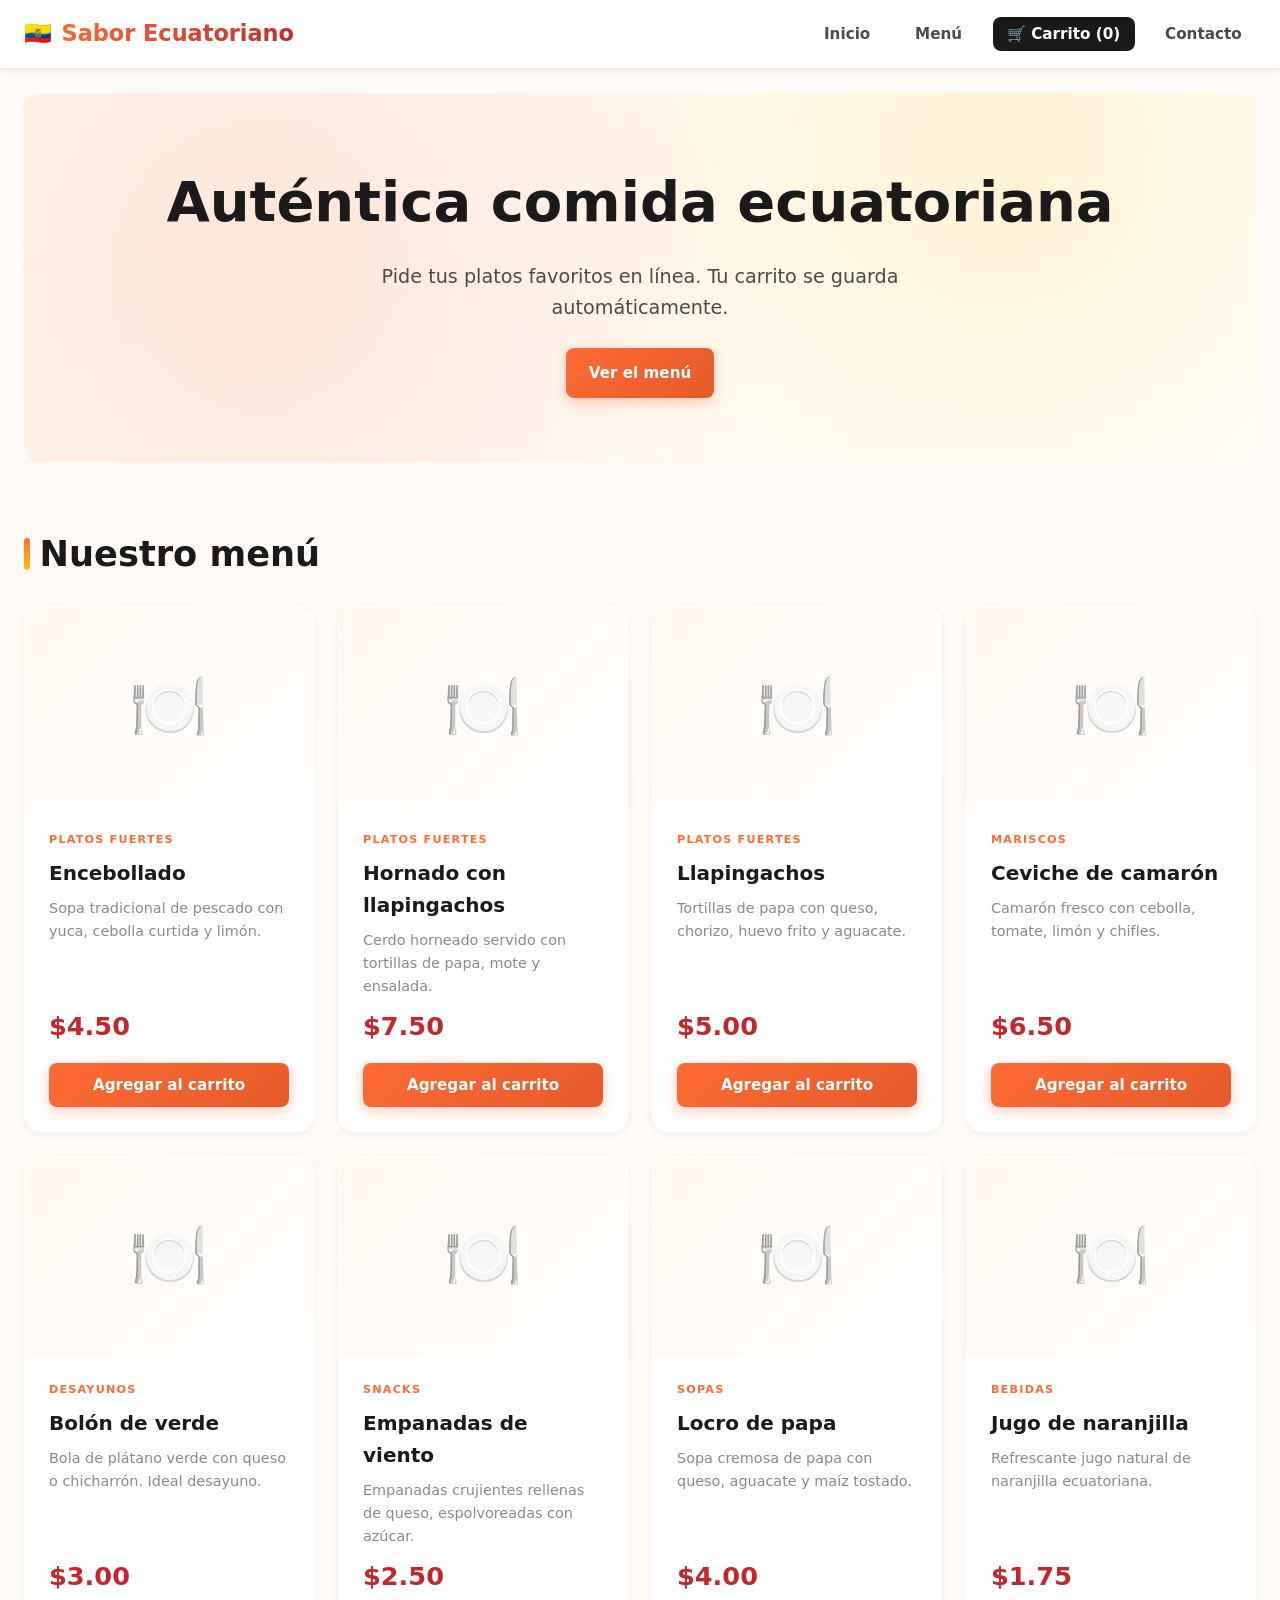
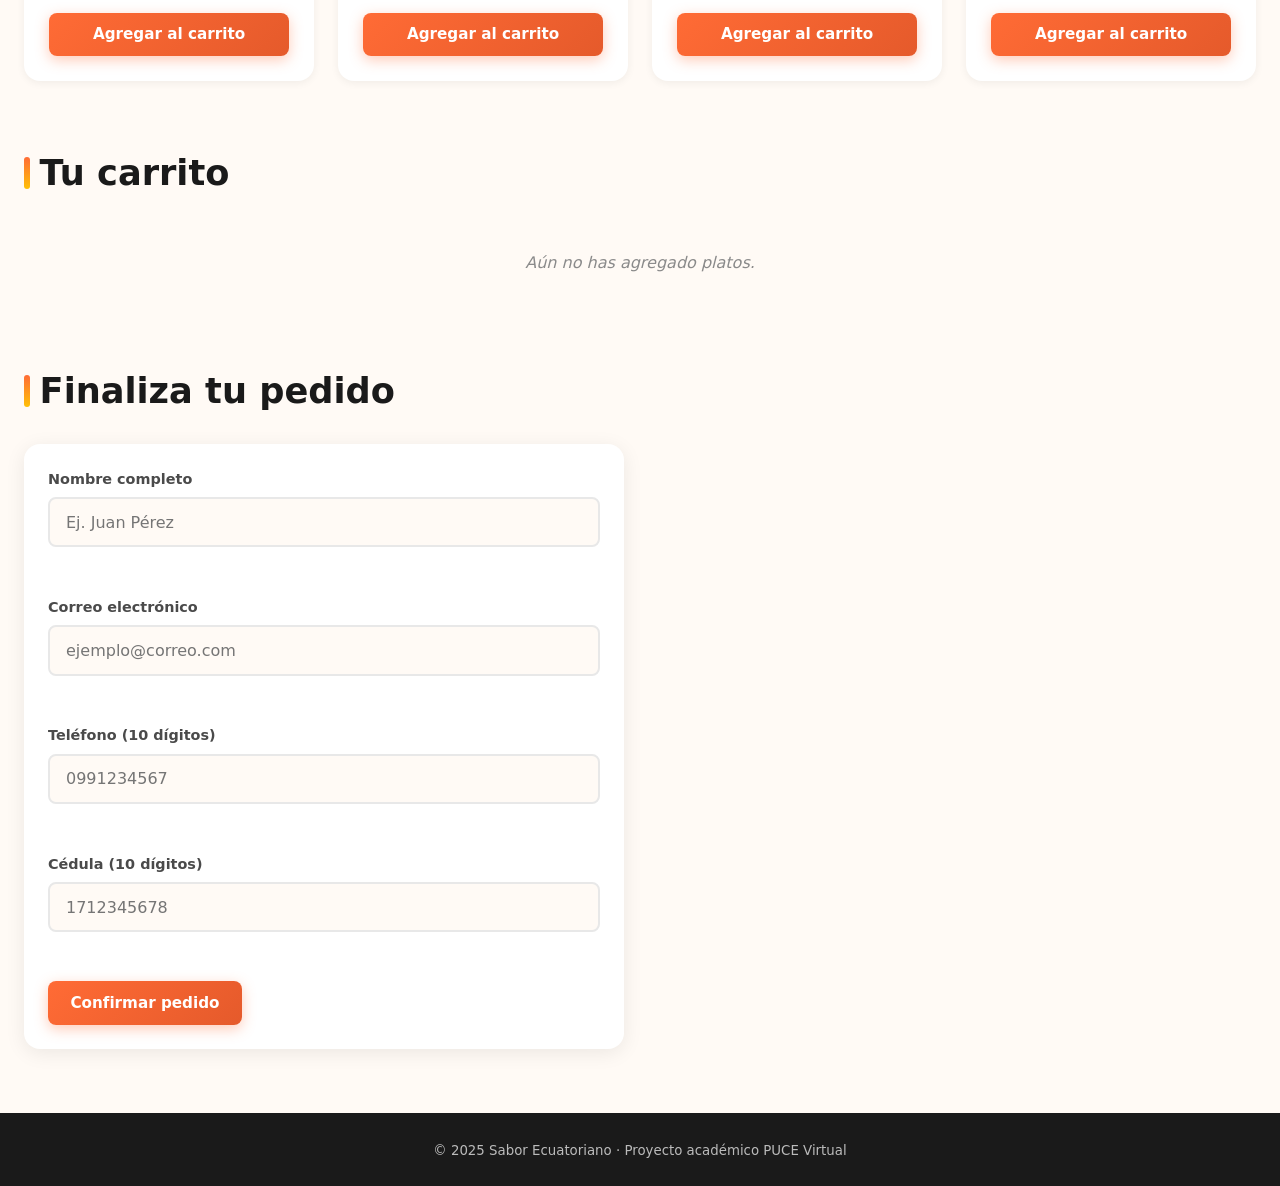
==== DP_saborEcuatoriano/index.html @ 41295204 "Add files via upload" ====
<!doctype html>
<html lang="es">
<head>
  <meta charset="utf-8" />
  <meta name="viewport" content="width=device-width, initial-scale=1" />
  <meta name="theme-color" content="#c1272d" />
  <meta name="description" content="Sabor Ecuatoriano - Auténtica comida del Ecuador" />
  <title>Sabor Ecuatoriano</title>
  <link rel="manifest" href="./manifest.webmanifest" />
  <link rel="stylesheet" href="./assets/styles.css" />
</head>
<body>

  <!-- HEADER semántico (HTML5) -->
  <header class="cabecera" role="banner">
    <div class="contenedor cabecera-inner">
      <a href="#inicio" class="marca">
        <span aria-hidden="true">🇪🇨</span>
        <span class="marca-texto">Sabor Ecuatoriano</span>
      </a>

      <nav role="navigation" aria-label="Navegación principal">
        <ul class="nav-lista">
          <li><a href="#inicio">Inicio</a></li>
          <li><a href="#catalogo">Menú</a></li>
          <li><a href="#carrito" class="nav-carrito">
            🛒 Carrito (<span id="contador-carrito">0</span>)
          </a></li>
            <li><a href="#contacto">Contacto</a></li>
        </ul>
      </nav>
    </div>
  </header>

  <main class="contenedor" role="main">

    <!-- HERO -->
    <section id="inicio" class="hero" aria-labelledby="hero-titulo">
      <h1 id="hero-titulo">Auténtica comida ecuatoriana</h1>
      <p>Pide tus platos favoritos en línea. Tu carrito se guarda automáticamente.</p>
      <a href="#catalogo" class="btn btn-primario">Ver el menú</a>
    </section>

    <!-- CATÁLOGO -->
    <section id="catalogo" aria-labelledby="catalogo-titulo">
      <h2 id="catalogo-titulo">Nuestro menú</h2>

      <!-- aria-busy=true durante la carga (Sem 5 sec 5.4) -->
      <div id="estado-catalogo" class="estado" aria-live="polite" aria-busy="true">
        Cargando platos...
      </div>

      <!-- Grid de productos (CSS Grid - Sem 3 sec 3.2) -->
      <ul id="lista-productos" class="grid-tarjetas" aria-label="Lista de platos"></ul>
    </section>

    <!-- CARRITO -->
    <section id="carrito" aria-labelledby="carrito-titulo">
      <h2 id="carrito-titulo">Tu carrito</h2>

      <div id="contenido-carrito" aria-live="polite">
        <p class="texto-vacio">Aún no has agregado platos.</p>
      </div>

      <div id="resumen-carrito" class="resumen" hidden>
        <p>Subtotal: <strong>$<span id="subtotal">0.00</span></strong></p>
        <p>IVA (15%): <strong>$<span id="iva">0.00</span></strong></p>
        <p class="total">Total: <strong>$<span id="total">0.00</span></strong></p>
        <button type="button" class="btn btn-secundario" id="btn-vaciar">
          Vaciar carrito
        </button>
      </div>

      <p class="info-pequeno" id="info-actualizacion"></p>
    </section>

    <!-- FORMULARIO -->
    <section id="contacto" aria-labelledby="contacto-titulo">
      <h2 id="contacto-titulo">Finaliza tu pedido</h2>

        <form id="formulario" novalidate>
        <div class="campo">
            <label for="nombre">Nombre completo</label>
            <input id="nombre" name="nombre" type="text"
                placeholder="Ej. Juan Pérez"
                required aria-required="true"
                aria-describedby="error-nombre" autocomplete="name"
                minlength="3" maxlength="50" />
            <small class="error" id="error-nombre" aria-live="polite"></small>
        </div>

        <div class="campo">
            <label for="email">Correo electrónico</label>
            <input id="email" name="email" type="email"
                placeholder="ejemplo@correo.com"
                required aria-required="true"
                aria-describedby="error-email" autocomplete="email" />
            <small class="error" id="error-email" aria-live="polite"></small>
        </div>

        <div class="campo">
            <label for="telefono">Teléfono (10 dígitos)</label>
            <input id="telefono" name="telefono" type="tel"
                placeholder="0991234567"
                required aria-required="true"
                aria-describedby="error-telefono"
                inputmode="numeric" maxlength="10" autocomplete="tel"
                pattern="\d{10}" />
            <small class="error" id="error-telefono" aria-live="polite"></small>
        </div>

        <div class="campo">
            <label for="cedula">Cédula (10 dígitos)</label>
            <input id="cedula" name="cedula" type="text"
                placeholder="1712345678"
                required aria-required="true"
                aria-describedby="error-cedula"
                inputmode="numeric" maxlength="10"
                pattern="\d{10}" />
            <small class="error" id="error-cedula" aria-live="polite"></small>
        </div>

        <button type="submit" class="btn btn-primario">Confirmar pedido</button>

        <div id="resultado-formulario" class="resultado" aria-live="polite"></div>
        </form>
    </section>

  </main>

  <!-- FOOTER -->
  <footer class="pie" role="contentinfo">
    <div class="contenedor">
      <small>© 2025 Sabor Ecuatoriano · Proyecto académico PUCE Virtual</small>
    </div>
  </footer>

  <!-- jQuery por CDN (URL exacta del PDF Sem 6) -->
  <script src="https://code.jquery.com/jquery-3.6.0.min.js"></script>

  <!-- Modelo, Vista, Controlador (orden importa) -->
  <script src="./model/repo.js"></script>
  <script src="./model/carrito.js"></script>
  <script src="./model/validacion.js"></script>
  <script src="./view/vista.js"></script>
  <script src="./controller/app.js"></script>
</body>
</html>
---- DP_saborEcuatoriano/assets/styles.css ----
/* =========================================
   SABOR ECUATORIANO - Estilos completos
   Ref: Semana 3 (Box model, Flexbox, Grid, Media Queries)
   ========================================= */

/* ---------- TOKENS (Variables CSS - Sem 3 sec 3.1) ---------- */
:root {
  --naranja: #ff6b35;
  --naranja-osc: #e55a2b;
  --amarillo: #ffc107;
  --rojo: #c1272d;
  --crema: #fff8f0;
  --negro: #1a1a1a;
  --gris-1: #4a4a4a;
  --gris-2: #8a8a8a;
  --gris-3: #e8e8e8;
  --bg: #fffaf5;
  --card: #ffffff;
  --ok: #16a34a;
  --err: #dc2626;

  --space-1: .5rem;
  --space-2: 1rem;
  --space-3: 1.5rem;
  --space-4: 2.5rem;
  --space-5: 4rem;

  --radius-sm: .5rem;
  --radius: 1rem;

  --shadow-sm: 0 2px 8px rgba(0, 0, 0, .06);
  --shadow: 0 4px 20px rgba(0, 0, 0, .08);
  --shadow-lg: 0 12px 40px rgba(255, 107, 53, .15);

  --font-display: "Poppins", system-ui, sans-serif;
  --font-body: system-ui, -apple-system, "Segoe UI", Roboto, sans-serif;
}

@import url("https://fonts.googleapis.com/css2?family=Poppins:wght@400;600;700;800&display=swap");

/* ---------- RESET (Box model: Sem 3 sec 3.2) ---------- */
* { box-sizing: border-box; margin: 0; padding: 0; }

html { font-size: 100%; scroll-behavior: smooth; }

body {
  font-family: var(--font-body);
  line-height: 1.6;
  color: var(--negro);
  background: var(--bg);
  min-height: 100vh;
  -webkit-font-smoothing: antialiased;
}

img { max-width: 100%; display: block; }

/* Foco visible (accesibilidad - Sem 5 sec 5.4) */
:focus-visible {
  outline: 3px solid var(--naranja);
  outline-offset: 3px;
  border-radius: 6px;
}

/* ---------- LAYOUT ---------- */
.contenedor {
  max-width: 1280px;
  margin-inline: auto;
  padding-inline: var(--space-3);
}

/* ---------- HEADER (Flexbox - Sem 3 sec 3.2) ---------- */
.cabecera {
  background: white;
  border-bottom: 1px solid var(--gris-3);
  position: sticky;
  top: 0;
  z-index: 100;
  box-shadow: var(--shadow-sm);
}

.cabecera-inner {
  display: flex;
  justify-content: space-between;
  align-items: center;
  padding-block: var(--space-2);
  flex-wrap: wrap;
  gap: var(--space-2);
}

.marca {
  display: flex;
  align-items: center;
  gap: .6rem;
  text-decoration: none;
  font-family: var(--font-display);
  font-weight: 800;
  font-size: 1.4rem;
  color: var(--negro);
}

.marca-texto {
  background: linear-gradient(135deg, var(--naranja), var(--rojo));
  -webkit-background-clip: text;
  background-clip: text;
  color: transparent;
}

.nav-lista {
  list-style: none;
  display: flex;
  gap: var(--space-2);
  align-items: center;
  flex-wrap: wrap;
}

.nav-lista a {
  color: var(--gris-1);
  text-decoration: none;
  font-weight: 600;
  font-size: .95rem;
  padding: .5rem .9rem;
  border-radius: var(--radius-sm);
  transition: all .2s;
}

.nav-lista a:hover {
  background: var(--crema);
  color: var(--naranja);
}

.nav-carrito {
  background: var(--negro);
  color: white !important;
}

.nav-carrito:hover {
  background: var(--naranja) !important;
  color: white !important;
}

/* ---------- HERO ---------- */
.hero {
  background:
    radial-gradient(circle at 20% 50%, rgba(255, 107, 53, .15) 0%, transparent 50%),
    radial-gradient(circle at 80% 20%, rgba(255, 193, 7, .15) 0%, transparent 50%),
    linear-gradient(135deg, var(--crema) 0%, #fff 100%);
  padding: var(--space-5) var(--space-3);
  border-radius: var(--radius);
  margin-block: var(--space-3);
  text-align: center;
}

.hero h1 {
  font-family: var(--font-display);
  font-size: clamp(2rem, 5vw, 3.5rem);
  font-weight: 800;
  margin-bottom: var(--space-2);
}

.hero p {
  font-size: clamp(1rem, 2vw, 1.2rem);
  color: var(--gris-1);
  max-width: 600px;
  margin-inline: auto;
  margin-bottom: var(--space-3);
}

a.btn { text-decoration: none; }

/* ---------- SECCIONES ---------- */
section { margin-block: var(--space-5); }

section h2 {
  font-family: var(--font-display);
  font-size: clamp(1.6rem, 3vw, 2.2rem);
  font-weight: 800;
  margin-bottom: var(--space-3);
  display: flex;
  align-items: center;
  gap: .6rem;
}

section h2::before {
  content: "";
  width: 6px;
  height: 32px;
  background: linear-gradient(180deg, var(--naranja), var(--amarillo));
  border-radius: 3px;
}

/* ---------- TARJETAS (CSS Grid - Sem 3 sec 3.2) ---------- */
.grid-tarjetas {
  list-style: none;
  display: grid;
  grid-template-columns: repeat(auto-fill, minmax(280px, 1fr));
  gap: var(--space-3);
}

.tarjeta {
  background: var(--card);
  border-radius: var(--radius);
  overflow: hidden;
  display: flex;
  flex-direction: column;
  box-shadow: var(--shadow-sm);
  transition: transform .25s, box-shadow .25s;
  border: 1px solid transparent;
}

.tarjeta:hover {
  transform: translateY(-6px);
  box-shadow: var(--shadow-lg);
  border-color: var(--naranja);
}

.tarjeta-img-wrap {
  width: 100%;
  height: 200px;
  overflow: hidden;
  background: linear-gradient(135deg, var(--crema), #fff);
}

.tarjeta-img {
  width: 100%;
  height: 100%;
  object-fit: cover;
  transition: transform .4s;
}

.tarjeta:hover .tarjeta-img { transform: scale(1.08); }

.tarjeta-img-placeholder {
  width: 100%;
  height: 100%;
  display: flex;
  align-items: center;
  justify-content: center;
  font-size: 4rem;
}

.tarjeta-body {
  padding: var(--space-3);
  display: flex;
  flex-direction: column;
  gap: .5rem;
  flex: 1;
}

.tarjeta-categoria {
  font-size: .7rem;
  text-transform: uppercase;
  letter-spacing: 1.2px;
  color: var(--naranja);
  font-weight: 700;
}

.tarjeta-titulo {
  font-family: var(--font-display);
  font-size: 1.25rem;
  font-weight: 700;
}

.tarjeta-desc {
  color: var(--gris-2);
  font-size: .9rem;
  flex: 1;
}

.tarjeta-precio {
  font-family: var(--font-display);
  font-size: 1.6rem;
  font-weight: 800;
  color: var(--rojo);
}

.tarjeta .btn { margin-top: .5rem; width: 100%; }

/* ---------- BOTONES ---------- */
.btn {
  border: 0;
  padding: .8rem 1.4rem;
  border-radius: var(--radius-sm);
  cursor: pointer;
  font-family: var(--font-display);
  font-weight: 700;
  font-size: .95rem;
  transition: all .2s;
  display: inline-flex;
  align-items: center;
  justify-content: center;
  gap: .5rem;
}

.btn-primario {
  background: linear-gradient(135deg, var(--naranja), var(--naranja-osc));
  color: white;
  box-shadow: 0 4px 14px rgba(255, 107, 53, .35);
}

.btn-primario:hover {
  transform: translateY(-2px);
  box-shadow: 0 6px 20px rgba(255, 107, 53, .5);
}

.btn-secundario {
  background: var(--gris-1);
  color: white;
}

.btn-icono {
  background: var(--crema);
  border: 1px solid var(--gris-3);
  width: 34px;
  height: 34px;
  border-radius: 8px;
  font-weight: 700;
  cursor: pointer;
  font-size: 1rem;
  display: inline-flex;
  align-items: center;
  justify-content: center;
}

.btn-icono:hover {
  background: var(--naranja);
  color: white;
  border-color: var(--naranja);
}

/* ---------- CARRITO ---------- */
.tabla-carrito {
  width: 100%;
  border-collapse: collapse;
  background: white;
  border-radius: var(--radius);
  overflow: hidden;
  box-shadow: var(--shadow-sm);
  margin-bottom: var(--space-3);
}

.tabla-carrito th {
  text-align: left;
  padding: 1rem;
  background: var(--negro);
  color: white;
  font-family: var(--font-display);
  font-size: .85rem;
  text-transform: uppercase;
  letter-spacing: 1px;
}

.tabla-carrito td {
  padding: 1rem;
  border-bottom: 1px solid var(--gris-3);
  vertical-align: middle;
}

.tabla-carrito tr:last-child td { border-bottom: 0; }

.cantidad-control {
  display: inline-flex;
  align-items: center;
  gap: .5rem;
  background: var(--crema);
  padding: .25rem .5rem;
  border-radius: var(--radius-sm);
}

.cantidad-control span {
  min-width: 24px;
  text-align: center;
  font-weight: 700;
}

.resumen {
  background: linear-gradient(135deg, var(--negro), #2a2a2a);
  color: white;
  padding: var(--space-3);
  border-radius: var(--radius);
  text-align: right;
  box-shadow: var(--shadow);
}

.resumen p { margin: .35rem 0; }

.resumen .total {
  font-family: var(--font-display);
  font-size: 1.6rem;
  color: var(--amarillo);
  border-top: 2px solid rgba(255, 255, 255, .2);
  padding-top: .75rem;
  margin-top: .75rem;
}

#btn-vaciar { margin-top: var(--space-2); }

.texto-vacio {
  color: var(--gris-2);
  font-style: italic;
  text-align: center;
  padding: var(--space-3);
}

.info-pequeno {
  text-align: right;
  margin-top: var(--space-1);
  font-size: .85rem;
  color: var(--gris-2);
}

/* ---------- FORMULARIO ---------- */
form {
  background: white;
  padding: var(--space-3);
  border-radius: var(--radius);
  box-shadow: var(--shadow);
  max-width: 600px;
}

.campo { margin-bottom: var(--space-3); }

.campo label {
  display: block;
  font-family: var(--font-display);
  font-weight: 600;
  font-size: .9rem;
  margin-bottom: .4rem;
  color: var(--gris-1);
}

.campo input {
  width: 100%;
  padding: .85rem 1rem;
  border: 2px solid var(--gris-3);
  border-radius: var(--radius-sm);
  font-size: 1rem;
  font-family: inherit;
  transition: all .2s;
  background: var(--bg);
}

.campo input:focus {
  border-color: var(--naranja);
  background: white;
  outline: none;
  box-shadow: 0 0 0 4px rgba(255, 107, 53, .1);
}

/* Estados de validación (Sem 5 sec 5.4 - Feedback visual) */
.campo input.invalido {
  border-color: var(--err);
  background: #fef2f2;
}

.campo input.valido {
  border-color: var(--ok);
}

.error {
  display: block;
  color: var(--err);
  font-size: .85rem;
  min-height: 1.2rem;
  margin-top: .35rem;
  font-weight: 500;
}

.resultado {
  margin-top: var(--space-2);
  padding: 1rem;
  border-radius: var(--radius-sm);
  font-weight: 600;
  display: none;
}

.resultado.ok {
  background: #dcfce7;
  color: #15803d;
  border-left: 4px solid var(--ok);
}

.resultado.error {
  background: #fee2e2;
  color: #b91c1c;
  border-left: 4px solid var(--err);
}

/* ---------- ESTADOS ---------- */
.estado {
  padding: var(--space-3);
  color: var(--gris-2);
  text-align: center;
  font-style: italic;
  background: white;
  border-radius: var(--radius);
  border: 2px dashed var(--gris-3);
}

.estado.error {
  color: var(--err);
  border-color: var(--err);
  background: #fef2f2;
  font-style: normal;
  font-weight: 600;
}

/* ---------- FOOTER ---------- */
.pie {
  background: var(--negro);
  color: white;
  text-align: center;
  padding: var(--space-3);
  margin-top: var(--space-5);
}

.pie small { opacity: .7; }

/* ---------- RESPONSIVE (Mobile First - Sem 3 sec 3.3) ---------- */
@media (max-width: 700px) {
  .cabecera-inner { flex-direction: column; align-items: flex-start; }
  .nav-lista { gap: var(--space-1); }
  .nav-lista a { padding: .4rem .7rem; font-size: .85rem; }
  .hero { padding: var(--space-4) var(--space-2); }
  section { margin-block: var(--space-4); }

  .tabla-carrito { font-size: .85rem; }
  .tabla-carrito th, .tabla-carrito td { padding: .5rem .4rem; }
}

/* ---------- ACCESIBILIDAD: prefers-reduced-motion (Sem 6 sec 6.3) ---------- */
@media (prefers-reduced-motion: reduce) {
  *, *::before, *::after {
    animation-duration: .01ms !important;
    transition-duration: .01ms !important;
    scroll-behavior: auto !important;
  }
}
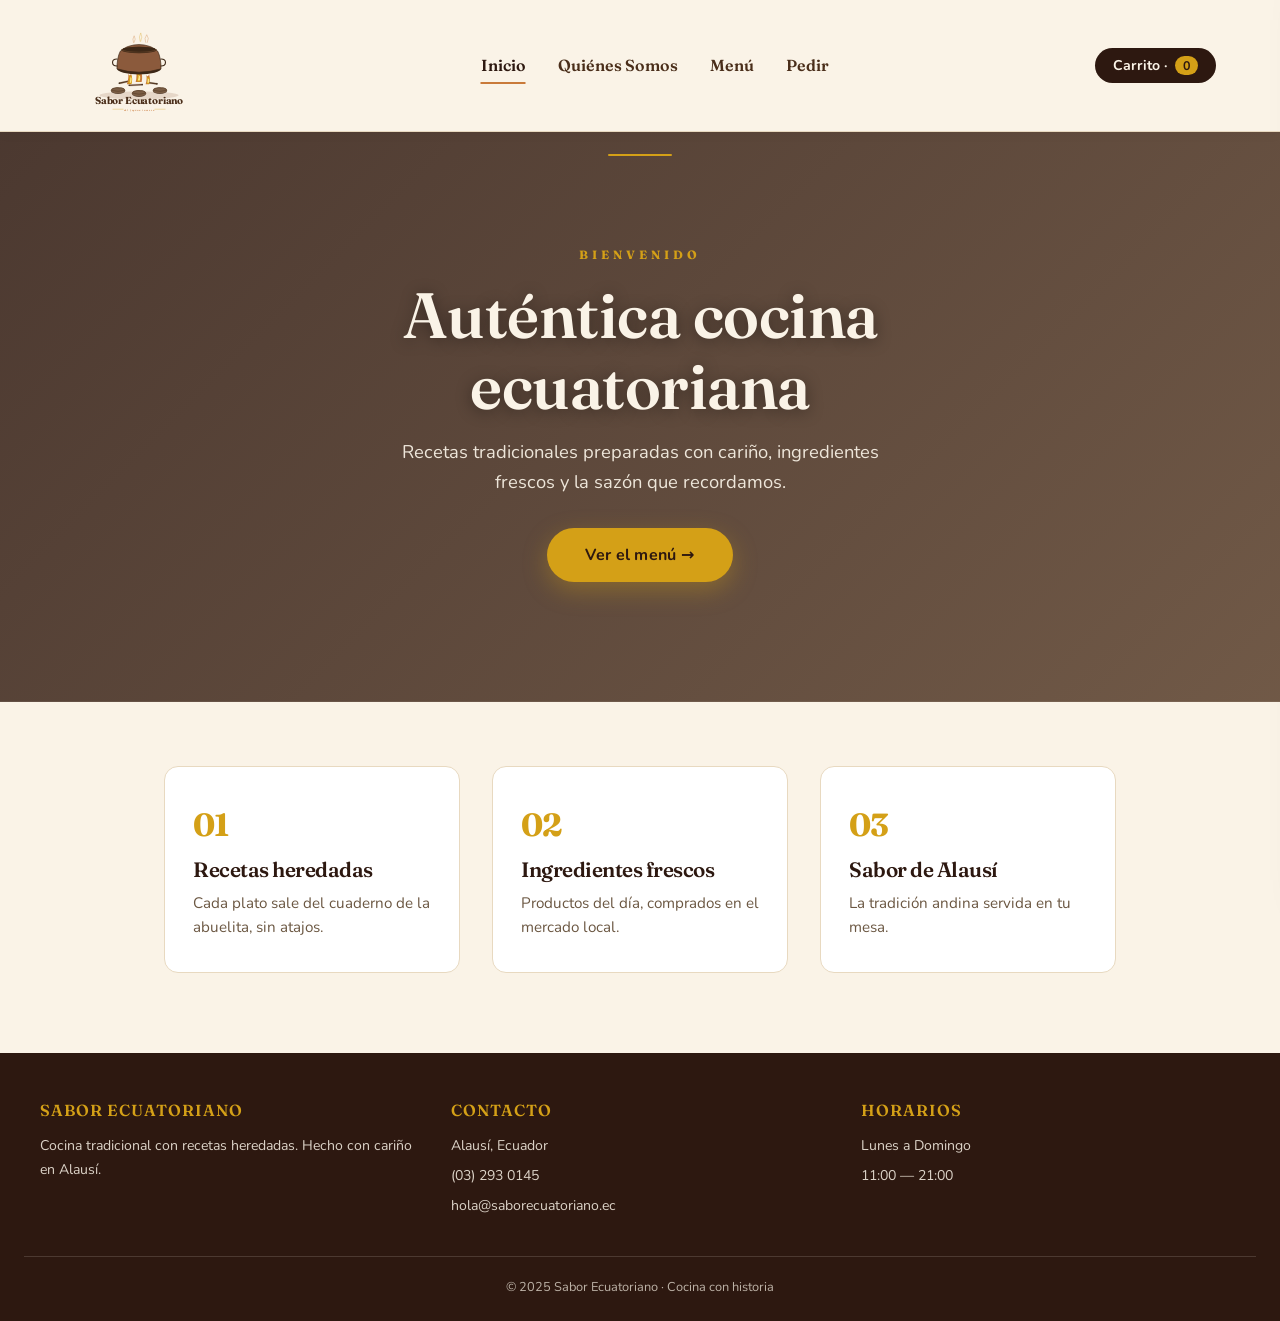
==== commit 6c11e25b: "Add files via upload" ====
--- a/DP_saborEcuatoriano/index.html
+++ b/DP_saborEcuatoriano/index.html
@@ -3,146 +3,348 @@
 <head>
   <meta charset="utf-8" />
   <meta name="viewport" content="width=device-width, initial-scale=1" />
-  <meta name="theme-color" content="#c1272d" />
-  <meta name="description" content="Sabor Ecuatoriano - Auténtica comida del Ecuador" />
-  <title>Sabor Ecuatoriano</title>
+  <meta name="theme-color" content="#2d1810" />
+  <meta name="description" content="Sabor Ecuatoriano · Comida tradicional ecuatoriana hecha con recetas heredadas en Alausí." />
+  <title>Sabor Ecuatoriano · Cocina con historia</title>
   <link rel="manifest" href="./manifest.webmanifest" />
   <link rel="stylesheet" href="./assets/styles.css" />
+  <link rel="icon" type="image/svg+xml" href="./assets/favicon.svg" />
+  <script src="https://code.jquery.com/jquery-3.6.0.min.js"></script>
 </head>
 <body>
 
-  <!-- HEADER semántico (HTML5) -->
-  <header class="cabecera" role="banner">
-    <div class="contenedor cabecera-inner">
-      <a href="#inicio" class="marca">
-        <span aria-hidden="true">🇪🇨</span>
-        <span class="marca-texto">Sabor Ecuatoriano</span>
+  <!-- HEADER en UNA sola fila (sticky) -->
+  <header class="site-header" role="banner">
+    <div class="header-inner">
+
+      <a href="#" class="enlace-tab header-marca" data-tab="inicio" aria-label="Sabor Ecuatoriano - Inicio">
+        <svg viewBox="0 0 680 540" xmlns="http://www.w3.org/2000/svg" role="img" aria-labelledby="logo-titulo">
+          <title id="logo-titulo">Logo Sabor Ecuatoriano</title>
+          <g transform="translate(340, 250)">
+            <ellipse cx="0" cy="155" rx="180" ry="18" fill="#8b5a3c" opacity="0.18"/>
+            <ellipse cx="-95" cy="135" rx="32" ry="14" fill="#5f4a3a"/>
+            <ellipse cx="-95" cy="132" rx="32" ry="14" fill="#7a5d44"/>
+            <path d="M -125 132 Q -120 120 -110 122 Q -100 118 -90 122 Q -80 118 -70 124 Q -65 130 -65 132 Q -95 142 -125 132 Z" fill="#7a5d44" stroke="#3d2817" stroke-width="1.5"/>
+            <ellipse cx="95" cy="135" rx="32" ry="14" fill="#5f4a3a"/>
+            <ellipse cx="95" cy="132" rx="32" ry="14" fill="#7a5d44"/>
+            <path d="M 65 132 Q 70 120 80 122 Q 90 118 100 122 Q 110 118 120 124 Q 125 130 125 132 Q 95 142 65 132 Z" fill="#7a5d44" stroke="#3d2817" stroke-width="1.5"/>
+            <ellipse cx="0" cy="148" rx="32" ry="14" fill="#5f4a3a"/>
+            <ellipse cx="0" cy="145" rx="32" ry="14" fill="#7a5d44"/>
+            <path d="M -30 145 Q -25 133 -15 135 Q -5 131 5 135 Q 15 131 25 137 Q 30 143 30 145 Q 0 155 -30 145 Z" fill="#7a5d44" stroke="#3d2817" stroke-width="1.5"/>
+            <g transform="translate(-65, 95) rotate(-12)"><rect x="-25" y="-3" width="50" height="6" fill="#5c3d24" stroke="#3d2817" stroke-width="0.8"/><ellipse cx="-25" cy="0" rx="3" ry="3.5" fill="#3d2817"/><ellipse cx="25" cy="0" rx="3" ry="3.5" fill="#3d2817"/></g>
+            <g transform="translate(60, 100) rotate(8)"><rect x="-22" y="-3" width="44" height="6" fill="#5c3d24" stroke="#3d2817" stroke-width="0.8"/><ellipse cx="-22" cy="0" rx="3" ry="3.5" fill="#3d2817"/><ellipse cx="22" cy="0" rx="3" ry="3.5" fill="#3d2817"/></g>
+            <g transform="translate(-15, 108) rotate(-3)"><rect x="-30" y="-3" width="60" height="6" fill="#6b4730" stroke="#3d2817" stroke-width="0.8"/><ellipse cx="-30" cy="0" rx="3" ry="3.5" fill="#3d2817"/><ellipse cx="30" cy="0" rx="3" ry="3.5" fill="#3d2817"/></g>
+            <path d="M -55 105 Q -45 75 -50 55 Q -42 75 -36 55 Q -28 80 -36 105 Z" fill="#c97a3a"/>
+            <path d="M -50 102 Q -42 78 -45 62 Q -38 78 -34 62 Q -28 80 -33 102 Z" fill="#d4a017"/>
+            <path d="M -42 98 Q -38 82 -40 70 Q -36 82 -34 72 Q -32 85 -36 98 Z" fill="#fde68a"/>
+            <path d="M 30 105 Q 38 78 32 60 Q 40 78 46 58 Q 52 80 46 105 Z" fill="#c97a3a"/>
+            <path d="M 35 102 Q 40 82 36 68 Q 42 82 46 68 Q 50 84 46 102 Z" fill="#d4a017"/>
+            <path d="M 38 98 Q 41 86 39 76 Q 43 86 45 78 Q 47 88 45 98 Z" fill="#fde68a"/>
+            <path d="M -15 95 Q -8 60 -14 42 Q -4 65 4 38 Q 14 65 8 42 Q 18 65 12 95 Z" fill="#c97a3a"/>
+            <path d="M -10 92 Q -4 65 -8 50 Q 2 70 0 48 Q 8 70 4 92 Z" fill="#d4a017"/>
+            <path d="M -5 88 Q 0 70 -2 60 Q 4 75 4 60 Q 7 78 4 88 Z" fill="#fde68a"/>
+            <ellipse cx="0" cy="35" rx="100" ry="25" fill="#3d2817"/>
+            <path d="M -100 35 Q -100 -15 -85 -45 Q -50 -75 0 -75 Q 50 -75 85 -45 Q 100 -15 100 35 Q 0 65 -100 35 Z" fill="#8b5a3c"/>
+            <path d="M -100 35 Q -100 -15 -85 -45 Q -50 -75 0 -75 Q 50 -75 85 -45 Q 100 -15 100 35 Q 0 65 -100 35 Z" fill="none" stroke="#3d2817" stroke-width="3"/>
+            <ellipse cx="0" cy="-50" rx="80" ry="14" fill="#3d2817"/>
+            <ellipse cx="0" cy="-52" rx="80" ry="13" fill="#5c3d24"/>
+            <ellipse cx="0" cy="-54" rx="74" ry="11" fill="#3d2817"/>
+            <path d="M -100 -10 Q -120 -10 -120 5 Q -120 22 -100 22" stroke="#3d2817" stroke-width="5" fill="none" stroke-linecap="round"/>
+            <path d="M 100 -10 Q 120 -10 120 5 Q 120 22 100 22" stroke="#3d2817" stroke-width="5" fill="none" stroke-linecap="round"/>
+            <path d="M -25 -85 Q -32 -100 -22 -115 Q -12 -100 -22 -85" fill="none" stroke="#c97a3a" stroke-width="2.5" opacity="0.55" stroke-linecap="round"/>
+            <path d="M 5 -90 Q -3 -110 8 -128 Q 18 -110 8 -90" fill="none" stroke="#d4a017" stroke-width="2.5" opacity="0.55" stroke-linecap="round"/>
+            <path d="M 30 -85 Q 22 -105 35 -120 Q 48 -105 38 -85" fill="none" stroke="#c97a3a" stroke-width="2.5" opacity="0.55" stroke-linecap="round"/>
+          </g>
+          <text x="340" y="445" text-anchor="middle" font-family="Fraunces, Georgia, serif" font-size="46" font-weight="700" fill="#4a2e1a" letter-spacing="-0.8">Sabor Ecuatoriano</text>
+          <line x1="220" y1="468" x2="270" y2="468" stroke="#d4a017" stroke-width="1.5"/>
+          <text x="340" y="476" text-anchor="middle" font-family="Fraunces, Georgia, serif" font-size="11" font-weight="500" fill="#c97a3a" letter-spacing="3.5" font-style="italic">del fogón a tu mesa</text>
+          <line x1="410" y1="468" x2="460" y2="468" stroke="#d4a017" stroke-width="1.5"/>
+        </svg>
       </a>
 
-      <nav role="navigation" aria-label="Navegación principal">
-        <ul class="nav-lista">
-          <li><a href="#inicio">Inicio</a></li>
-          <li><a href="#catalogo">Menú</a></li>
-          <li><a href="#carrito" class="nav-carrito">
-            🛒 Carrito (<span id="contador-carrito">0</span>)
-          </a></li>
-            <li><a href="#contacto">Contacto</a></li>
+      <nav class="nav-principal" role="navigation" aria-label="Navegación principal">
+        <a href="#" class="enlace-tab activo" data-tab="inicio">Inicio</a>
+        <a href="#" class="enlace-tab" data-tab="nosotros">Quiénes Somos</a>
+        <a href="#" class="enlace-tab" data-tab="menu">Menú</a>
+        <a href="#" class="enlace-tab" data-tab="pedir">Pedir</a>
+      </nav>
+
+      <button type="button" class="btn-carrito" id="btn-abrir-carrito" aria-label="Abrir carrito">
+        Carrito · <span class="badge" id="contador-carrito">0</span>
+      </button>
+
+    </div>
+  </header>
+
+  <main role="main">
+
+    <!-- ========== TAB: INICIO ========== -->
+    <section class="tab-panel activa" id="tab-inicio" role="tabpanel">
+      <div class="hero hero-imagen">
+        <div class="hero-contenido">
+          <span class="eyebrow eyebrow-claro">Bienvenido</span>
+          <h1>Auténtica cocina ecuatoriana</h1>
+          <p>Recetas tradicionales preparadas con cariño, ingredientes frescos y la sazón que recordamos.</p>
+          <button type="button" class="btn btn-dorado enlace-tab" data-tab="menu">Ver el menú →</button>
+        </div>
+      </div>
+
+      <div class="features-inicio">
+        <div class="feature">
+          <div class="feature-num">01</div>
+          <h3>Recetas heredadas</h3>
+          <p>Cada plato sale del cuaderno de la abuelita, sin atajos.</p>
+        </div>
+        <div class="feature">
+          <div class="feature-num">02</div>
+          <h3>Ingredientes frescos</h3>
+          <p>Productos del día, comprados en el mercado local.</p>
+        </div>
+        <div class="feature">
+          <div class="feature-num">03</div>
+          <h3>Sabor de Alausí</h3>
+          <p>La tradición andina servida en tu mesa.</p>
+        </div>
+      </div>
+    </section>
+
+    <!-- ========== TAB: QUIÉNES SOMOS ========== -->
+    <section class="tab-panel" id="tab-nosotros" role="tabpanel" hidden>
+      <div class="quienes-somos-header">
+        <span class="eyebrow">Sobre nosotros</span>
+        <h2>Cocina con historia</h2>
+        <div class="separador-titulo"></div>
+      </div>
+
+      <div class="bloques-historia">
+        <article class="bloque-historia">
+          <h3>Nuestra historia</h3>
+          <p>Hay olores que no se olvidan. El del refrito en la madrugada, el del maíz tostado en la sartén, el del caldo que llena la casa entera. Así crecimos en Alausí, en una cocina donde la abuelita reinaba con su olla de barro, su cuchara de palo y un cuaderno de recetas que nadie más podía descifrar. Sabor Ecuatoriano es nuestra forma de devolverle el favor.</p>
+        </article>
+
+        <article class="bloque-historia">
+          <h3>Nuestra filosofía</h3>
+          <p>Creemos que la mejor comida no se inventa: se hereda. Cada plato respeta la sazón, los tiempos y los ingredientes de siempre. Sin atajos, sin polvos, sin recetas de internet.</p>
+        </article>
+
+        <article class="bloque-historia">
+          <h3>Nuestro compromiso</h3>
+          <p>Cocinar con cariño, con productos frescos del día y con el sabor que recuerdas. Porque queremos que cada visita se sienta como llegar a casa.</p>
+        </article>
+      </div>
+    </section>
+
+    <!-- ========== TAB: MENÚ ========== -->
+    <section class="tab-panel" id="tab-menu" role="tabpanel" hidden>
+      <div class="menu-header">
+        <span class="eyebrow">Nuestro menú</span>
+        <h2>Platos de la casa</h2>
+        <div class="separador-titulo"></div>
+      </div>
+
+      <div class="filtros-wrapper">
+        <div class="filtros-categorias" role="tablist" aria-label="Filtrar por categoría">
+          <button type="button" class="btn-filtro activo" data-categoria="Todos">Todos</button>
+          <button type="button" class="btn-filtro" data-categoria="Sopas">Sopas</button>
+          <button type="button" class="btn-filtro" data-categoria="Platos fuertes">Platos fuertes</button>
+          <button type="button" class="btn-filtro" data-categoria="Mariscos">Mariscos</button>
+          <button type="button" class="btn-filtro" data-categoria="Desayunos">Desayunos</button>
+          <button type="button" class="btn-filtro" data-categoria="Snacks">Snacks</button>
+        </div>
+      </div>
+
+      <div class="grid-platos" id="grid-platos" aria-live="polite" aria-busy="true">
+        <p class="mensaje-vacio">Cargando platos...</p>
+      </div>
+    </section>
+
+    <!-- ========== TAB: PEDIR ========== -->
+    <section class="tab-panel" id="tab-pedir" role="tabpanel" hidden>
+      <div class="pedir-header">
+        <span class="eyebrow">Finaliza tu pedido</span>
+        <h2>¿A dónde lo enviamos?</h2>
+        <div class="separador-titulo"></div>
+      </div>
+
+      <div class="pedir-grid">
+        <div class="pedir-resumen" id="pedir-resumen">
+          <h3>Tu pedido</h3>
+          <div id="resumen-items"></div>
+          <div class="resumen-totales" id="resumen-totales" hidden>
+            <div class="linea-total"><span>Subtotal</span><span>$<span id="resumen-subtotal">0.00</span></span></div>
+            <div class="linea-total"><span>IVA (15%)</span><span>$<span id="resumen-iva">0.00</span></span></div>
+            <div class="linea-total total"><span>Total</span><span>$<span id="resumen-total">0.00</span></span></div>
+          </div>
+        </div>
+
+        <form id="formulario" novalidate class="pedir-form">
+
+          <fieldset class="campo-radio-grupo">
+            <legend>¿Cómo quieres recibir tu pedido?</legend>
+            <div class="radio-opciones">
+              <label class="radio-card">
+                <input type="radio" name="entrega" value="domicilio" id="entrega-domicilio" checked aria-required="true" />
+                <div class="radio-card-contenido">
+                  <span class="radio-icono">🏠</span>
+                  <span class="radio-titulo">A domicilio</span>
+                  <span class="radio-desc">Te lo llevamos a casa</span>
+                </div>
+              </label>
+              <label class="radio-card">
+                <input type="radio" name="entrega" value="local" id="entrega-local" aria-required="true" />
+                <div class="radio-card-contenido">
+                  <span class="radio-icono">🍽️</span>
+                  <span class="radio-titulo">Recoger en local</span>
+                  <span class="radio-desc">Pasa por tu pedido</span>
+                </div>
+              </label>
+            </div>
+          </fieldset>
+
+          <div class="campo">
+            <label for="nombre">Nombre completo</label>
+            <input id="nombre" name="nombre" type="text" placeholder="Ej. Juan Pérez"
+                   required aria-required="true" aria-describedby="error-nombre"
+                   autocomplete="name" minlength="3" maxlength="50" />
+            <small class="error-mensaje" id="error-nombre" aria-live="polite"></small>
+          </div>
+
+          <div class="campo">
+            <label for="email">Correo electrónico</label>
+            <input id="email" name="email" type="email" placeholder="ejemplo@correo.com"
+                   required aria-required="true" aria-describedby="error-email" autocomplete="email" />
+            <small class="error-mensaje" id="error-email" aria-live="polite"></small>
+          </div>
+
+          <div class="campo">
+            <label for="telefono">Teléfono (10 dígitos)</label>
+            <input id="telefono" name="telefono" type="tel" placeholder="0991234567"
+                   required aria-required="true" aria-describedby="error-telefono"
+                   inputmode="numeric" maxlength="10" autocomplete="tel" pattern="\d{10}" />
+            <small class="error-mensaje" id="error-telefono" aria-live="polite"></small>
+          </div>
+
+          <div class="campo">
+            <label for="cedula">Cédula (10 dígitos)</label>
+            <input id="cedula" name="cedula" type="text" placeholder="1712345678"
+                   required aria-required="true" aria-describedby="error-cedula"
+                   inputmode="numeric" maxlength="10" pattern="\d{10}" />
+            <small class="error-mensaje" id="error-cedula" aria-live="polite"></small>
+          </div>
+
+          <button type="submit" class="btn btn-primario btn-confirmar">Confirmar pedido</button>
+          <div id="resultado-formulario" class="feedback" aria-live="polite"></div>
+        </form>
+      </div>
+    </section>
+
+  </main>
+
+  <!-- FOOTER -->
+  <footer class="site-footer" role="contentinfo">
+    <div class="footer-grid">
+      <div class="footer-col">
+        <h4>Sabor Ecuatoriano</h4>
+        <p>Cocina tradicional con recetas heredadas. Hecho con cariño en Alausí.</p>
+      </div>
+      <div class="footer-col">
+        <h4>Contacto</h4>
+        <ul>
+          <li>Alausí, Ecuador</li>
+          <li>(03) 293 0145</li>
+          <li>hola@saborecuatoriano.ec</li>
         </ul>
-      </nav>
-    </div>
-  </header>
-
-  <main class="contenedor" role="main">
-
-    <!-- HERO -->
-    <section id="inicio" class="hero" aria-labelledby="hero-titulo">
-      <h1 id="hero-titulo">Auténtica comida ecuatoriana</h1>
-      <p>Pide tus platos favoritos en línea. Tu carrito se guarda automáticamente.</p>
-      <a href="#catalogo" class="btn btn-primario">Ver el menú</a>
-    </section>
-
-    <!-- CATÁLOGO -->
-    <section id="catalogo" aria-labelledby="catalogo-titulo">
-      <h2 id="catalogo-titulo">Nuestro menú</h2>
-
-      <!-- aria-busy=true durante la carga (Sem 5 sec 5.4) -->
-      <div id="estado-catalogo" class="estado" aria-live="polite" aria-busy="true">
-        Cargando platos...
-      </div>
-
-      <!-- Grid de productos (CSS Grid - Sem 3 sec 3.2) -->
-      <ul id="lista-productos" class="grid-tarjetas" aria-label="Lista de platos"></ul>
-    </section>
-
-    <!-- CARRITO -->
-    <section id="carrito" aria-labelledby="carrito-titulo">
-      <h2 id="carrito-titulo">Tu carrito</h2>
-
-      <div id="contenido-carrito" aria-live="polite">
-        <p class="texto-vacio">Aún no has agregado platos.</p>
-      </div>
-
-      <div id="resumen-carrito" class="resumen" hidden>
-        <p>Subtotal: <strong>$<span id="subtotal">0.00</span></strong></p>
-        <p>IVA (15%): <strong>$<span id="iva">0.00</span></strong></p>
-        <p class="total">Total: <strong>$<span id="total">0.00</span></strong></p>
-        <button type="button" class="btn btn-secundario" id="btn-vaciar">
-          Vaciar carrito
-        </button>
-      </div>
-
-      <p class="info-pequeno" id="info-actualizacion"></p>
-    </section>
-
-    <!-- FORMULARIO -->
-    <section id="contacto" aria-labelledby="contacto-titulo">
-      <h2 id="contacto-titulo">Finaliza tu pedido</h2>
-
-        <form id="formulario" novalidate>
-        <div class="campo">
-            <label for="nombre">Nombre completo</label>
-            <input id="nombre" name="nombre" type="text"
-                placeholder="Ej. Juan Pérez"
-                required aria-required="true"
-                aria-describedby="error-nombre" autocomplete="name"
-                minlength="3" maxlength="50" />
-            <small class="error" id="error-nombre" aria-live="polite"></small>
-        </div>
-
-        <div class="campo">
-            <label for="email">Correo electrónico</label>
-            <input id="email" name="email" type="email"
-                placeholder="ejemplo@correo.com"
-                required aria-required="true"
-                aria-describedby="error-email" autocomplete="email" />
-            <small class="error" id="error-email" aria-live="polite"></small>
-        </div>
-
-        <div class="campo">
-            <label for="telefono">Teléfono (10 dígitos)</label>
-            <input id="telefono" name="telefono" type="tel"
-                placeholder="0991234567"
-                required aria-required="true"
-                aria-describedby="error-telefono"
-                inputmode="numeric" maxlength="10" autocomplete="tel"
-                pattern="\d{10}" />
-            <small class="error" id="error-telefono" aria-live="polite"></small>
-        </div>
-
-        <div class="campo">
-            <label for="cedula">Cédula (10 dígitos)</label>
-            <input id="cedula" name="cedula" type="text"
-                placeholder="1712345678"
-                required aria-required="true"
-                aria-describedby="error-cedula"
-                inputmode="numeric" maxlength="10"
-                pattern="\d{10}" />
-            <small class="error" id="error-cedula" aria-live="polite"></small>
-        </div>
-
-        <button type="submit" class="btn btn-primario">Confirmar pedido</button>
-
-        <div id="resultado-formulario" class="resultado" aria-live="polite"></div>
-        </form>
-    </section>
-
-  </main>
-
-  <!-- FOOTER -->
-  <footer class="pie" role="contentinfo">
-    <div class="contenedor">
-      <small>© 2025 Sabor Ecuatoriano · Proyecto académico PUCE Virtual</small>
-    </div>
+      </div>
+      <div class="footer-col">
+        <h4>Horarios</h4>
+        <ul>
+          <li>Lunes a Domingo</li>
+          <li>11:00 — 21:00</li>
+        </ul>
+      </div>
+    </div>
+    <div class="footer-bottom">© 2025 Sabor Ecuatoriano · Cocina con historia</div>
   </footer>
 
-  <!-- jQuery por CDN (URL exacta del PDF Sem 6) -->
-  <script src="https://code.jquery.com/jquery-3.6.0.min.js"></script>
-
-  <!-- Modelo, Vista, Controlador (orden importa) -->
+  <!-- DRAWER DEL CARRITO -->
+  <div class="drawer-overlay" id="drawer-overlay" hidden></div>
+  <aside class="drawer-carrito" id="drawer-carrito" role="dialog"
+         aria-labelledby="drawer-titulo" aria-hidden="true" hidden>
+    <header class="drawer-header">
+      <h2 id="drawer-titulo">Tu pedido</h2>
+      <button type="button" class="btn-cerrar" id="btn-cerrar-carrito" aria-label="Cerrar">×</button>
+    </header>
+    <div class="drawer-body" id="drawer-body" aria-live="polite"></div>
+    <footer class="drawer-footer" id="drawer-footer" hidden>
+      <div class="totales">
+        <div class="linea-total"><span>Subtotal</span><span>$<span id="subtotal">0.00</span></span></div>
+        <div class="linea-total"><span>IVA (15%)</span><span>$<span id="iva">0.00</span></span></div>
+        <div class="linea-total total"><span>Total</span><span>$<span id="total">0.00</span></span></div>
+      </div>
+      <div class="drawer-acciones">
+        <button type="button" class="btn btn-secundario" id="btn-vaciar">Vaciar carrito</button>
+        <button type="button" class="btn btn-primario enlace-tab" data-tab="pedir" id="btn-ir-checkout">Continuar al pago →</button>
+      </div>
+      <p class="fecha-actualizacion" id="ultima-actualizacion"></p>
+    </footer>
+  </aside>
+
+  <!-- MODAL DE CONFIRMACIÓN -->
+  <div class="modal-overlay" id="modal-confirmar-overlay" hidden></div>
+  <div class="modal-confirmar" id="modal-confirmar" role="dialog"
+       aria-labelledby="confirmar-titulo" aria-modal="true" aria-hidden="true" hidden>
+    <div class="modal-confirmar-icono">
+      <svg viewBox="0 0 80 80" xmlns="http://www.w3.org/2000/svg" aria-hidden="true">
+        <circle cx="40" cy="40" r="36" fill="none" stroke="#d4a017" stroke-width="3"/>
+        <path d="M 28 40 L 36 48 L 52 32" fill="none" stroke="#d4a017" stroke-width="4" stroke-linecap="round" stroke-linejoin="round"/>
+      </svg>
+    </div>
+    <h2 id="confirmar-titulo">¿Confirmar pedido?</h2>
+    <p>Revisa tu pedido antes de enviarlo. Una vez confirmado, no podrás modificarlo.</p>
+    <div class="modal-confirmar-resumen" id="confirmar-resumen"></div>
+    <div class="modal-confirmar-total">
+      <span>Total a pagar</span>
+      <strong>$<span id="confirmar-total">0.00</span></strong>
+    </div>
+    <div class="modal-confirmar-acciones">
+      <button type="button" class="btn btn-secundario" id="btn-cancelar-confirmar">Cancelar</button>
+      <button type="button" class="btn btn-dorado" id="btn-confirmar-pedido">Sí, confirmar</button>
+    </div>
+  </div>
+
+  <!-- MODAL DE ÉXITO -->
+  <div class="modal-overlay" id="modal-exito-overlay" hidden></div>
+  <div class="modal-exito" id="modal-exito" role="dialog"
+       aria-labelledby="exito-titulo" aria-modal="true" aria-hidden="true" hidden>
+    <div class="modal-exito-icono">
+      <svg viewBox="0 0 100 100" xmlns="http://www.w3.org/2000/svg" aria-hidden="true">
+        <circle cx="50" cy="50" r="44" fill="#15803d"/>
+        <path d="M 32 52 L 44 64 L 68 38" fill="none" stroke="white" stroke-width="6" stroke-linecap="round" stroke-linejoin="round"/>
+      </svg>
+    </div>
+    <h2 id="exito-titulo">¡Pedido confirmado!</h2>
+    <p id="exito-mensaje">Te hemos enviado los detalles a tu correo. Tu pedido llegará pronto a tu mesa.</p>
+    <div class="modal-exito-numero">
+      <span>Número de pedido</span>
+      <strong id="exito-numero">#0000</strong>
+    </div>
+    <button type="button" class="btn btn-dorado" id="btn-cerrar-exito">Aceptar</button>
+  </div>
+
+  <!-- SCRIPTS -->
   <script src="./model/repo.js"></script>
   <script src="./model/carrito.js"></script>
   <script src="./model/validacion.js"></script>
   <script src="./view/vista.js"></script>
   <script src="./controller/app.js"></script>
+
+  <script>
+    if ('serviceWorker' in navigator) {
+      window.addEventListener('load', function() {
+        navigator.serviceWorker.register('./sw.js').catch(function(){});
+      });
+    }
+  </script>
+
 </body>
 </html>
--- a/DP_saborEcuatoriano/assets/styles.css
+++ b/DP_saborEcuatoriano/assets/styles.css
@@ -1,537 +1,1191 @@
-/* =========================================
-   SABOR ECUATORIANO - Estilos completos
-   Ref: Semana 3 (Box model, Flexbox, Grid, Media Queries)
-   ========================================= */
-
-/* ---------- TOKENS (Variables CSS - Sem 3 sec 3.1) ---------- */
+/* =====================================================
+   SABOR ECUATORIANO · Estilos completos
+   ===================================================== */
+
+@import url('https://fonts.googleapis.com/css2?family=Fraunces:opsz,wght@9..144,400;9..144,500;9..144,600;9..144,700&family=Nunito:wght@400;500;600;700&display=swap');
+
 :root {
-  --naranja: #ff6b35;
-  --naranja-osc: #e55a2b;
-  --amarillo: #ffc107;
-  --rojo: #c1272d;
-  --crema: #fff8f0;
-  --negro: #1a1a1a;
-  --gris-1: #4a4a4a;
-  --gris-2: #8a8a8a;
-  --gris-3: #e8e8e8;
-  --bg: #fffaf5;
-  --card: #ffffff;
-  --ok: #16a34a;
-  --err: #dc2626;
-
-  --space-1: .5rem;
-  --space-2: 1rem;
-  --space-3: 1.5rem;
-  --space-4: 2.5rem;
-  --space-5: 4rem;
-
-  --radius-sm: .5rem;
-  --radius: 1rem;
-
-  --shadow-sm: 0 2px 8px rgba(0, 0, 0, .06);
-  --shadow: 0 4px 20px rgba(0, 0, 0, .08);
-  --shadow-lg: 0 12px 40px rgba(255, 107, 53, .15);
-
-  --font-display: "Poppins", system-ui, sans-serif;
-  --font-body: system-ui, -apple-system, "Segoe UI", Roboto, sans-serif;
-}
-
-@import url("https://fonts.googleapis.com/css2?family=Poppins:wght@400;600;700;800&display=swap");
-
-/* ---------- RESET (Box model: Sem 3 sec 3.2) ---------- */
-* { box-sizing: border-box; margin: 0; padding: 0; }
-
-html { font-size: 100%; scroll-behavior: smooth; }
+  --cafe-oscuro: #2d1810;
+  --cafe-medio: #4a2e1a;
+  --cafe-claro: #6b5742;
+  --cafe-suave: #8b5a3c;
+  --beige-fondo: #faf3e7;
+  --beige-claro: #fdf6ec;
+  --crema-card: #ffffff;
+  --naranja: #c97a3a;
+  --naranja-claro: #e89968;
+  --dorado: #d4a017;
+  --dorado-hover: #e8b020;
+  --linea: #e8d9c0;
+  --error: #b91c1c;
+  --exito: #15803d;
+
+  --radio-sm: 8px;
+  --radio-md: 14px;
+  --radio-lg: 20px;
+  --radio-pill: 999px;
+
+  --sombra-suave: 0 2px 8px rgba(45, 24, 16, 0.06);
+  --sombra-media: 0 8px 24px rgba(45, 24, 16, 0.12);
+
+  --serif: 'Fraunces', Georgia, serif;
+  --sans: 'Nunito', system-ui, sans-serif;
+  --transicion: all 0.25s cubic-bezier(0.4, 0, 0.2, 1);
+}
+
+*, *::before, *::after { box-sizing: border-box; }
+html { scroll-behavior: smooth; }
 
 body {
-  font-family: var(--font-body);
+  margin: 0;
+  font-family: var(--sans);
+  font-size: 16px;
   line-height: 1.6;
-  color: var(--negro);
-  background: var(--bg);
-  min-height: 100vh;
+  color: var(--cafe-medio);
+  background: var(--beige-fondo);
   -webkit-font-smoothing: antialiased;
 }
 
 img { max-width: 100%; display: block; }
-
-/* Foco visible (accesibilidad - Sem 5 sec 5.4) */
-:focus-visible {
-  outline: 3px solid var(--naranja);
-  outline-offset: 3px;
-  border-radius: 6px;
-}
-
-/* ---------- LAYOUT ---------- */
-.contenedor {
-  max-width: 1280px;
-  margin-inline: auto;
-  padding-inline: var(--space-3);
-}
-
-/* ---------- HEADER (Flexbox - Sem 3 sec 3.2) ---------- */
-.cabecera {
-  background: white;
-  border-bottom: 1px solid var(--gris-3);
+a { color: inherit; text-decoration: none; cursor: pointer; }
+button { font-family: inherit; cursor: pointer; }
+
+h1, h2, h3, h4 {
+  font-family: var(--serif);
+  color: var(--cafe-oscuro);
+  font-weight: 600;
+  letter-spacing: -0.5px;
+  line-height: 1.2;
+  margin: 0;
+}
+
+.contenedor { max-width: 1200px; margin: 0 auto; padding: 0 24px; }
+
+.eyebrow {
+  font-family: var(--serif);
+  font-size: 0.75rem;
+  color: var(--naranja);
+  letter-spacing: 3px;
+  font-weight: 700;
+  text-transform: uppercase;
+  margin-bottom: 0.5rem;
+  display: inline-block;
+}
+
+.eyebrow-claro {
+  color: var(--dorado);
+  letter-spacing: 4px;
+  margin-bottom: 1rem;
+}
+
+.separador-titulo {
+  width: 64px;
+  height: 3px;
+  background: linear-gradient(90deg, var(--dorado) 0%, var(--naranja-claro) 100%);
+  border-radius: 2px;
+  margin-top: 0.75rem;
+}
+
+/* HEADER STICKY UNA FILA */
+.site-header {
+  background: var(--beige-fondo);
+  border-bottom: 0.5px solid var(--linea);
   position: sticky;
   top: 0;
   z-index: 100;
-  box-shadow: var(--shadow-sm);
-}
-
-.cabecera-inner {
+  box-shadow: 0 2px 12px rgba(45, 24, 16, 0.04);
+  transition: box-shadow 0.3s ease;
+}
+
+.site-header.scrolled {
+  box-shadow: 0 4px 20px rgba(45, 24, 16, 0.08);
+}
+
+.header-inner {
+  max-width: 1200px;
+  margin: 0 auto;
+  padding: 6px 24px;
   display: flex;
   justify-content: space-between;
   align-items: center;
-  padding-block: var(--space-2);
+  gap: 24px;
   flex-wrap: wrap;
-  gap: var(--space-2);
-}
-
-.marca {
-  display: flex;
-  align-items: center;
-  gap: .6rem;
+}
+
+.header-marca { display: inline-block; flex-shrink: 0; }
+
+.header-marca svg {
+  width: 150px;
+  height: auto;
+  display: block;
+  transition: transform 0.4s ease;
+}
+
+.header-marca:hover svg { transform: scale(1.03); }
+
+.nav-principal {
+  display: flex;
+  gap: 32px;
+  flex-wrap: wrap;
+  align-items: center;
+}
+
+.nav-principal a {
+  font-family: var(--serif);
+  font-size: 1rem;
+  font-weight: 600;
+  color: var(--cafe-medio);
+  position: relative;
+  padding: 6px 0;
+  transition: var(--transicion);
+}
+
+.nav-principal a::after {
+  content: "";
+  position: absolute;
+  bottom: 0;
+  left: 50%;
+  width: 0;
+  height: 2px;
+  background: var(--naranja);
+  transition: width 0.3s ease;
+  transform: translateX(-50%);
+}
+
+.nav-principal a:hover { color: var(--cafe-oscuro); }
+.nav-principal a:hover::after,
+.nav-principal a.activo::after { width: 100%; }
+.nav-principal a.activo { color: var(--cafe-oscuro); }
+
+.btn-carrito {
+  background: var(--cafe-oscuro);
+  color: var(--beige-fondo);
+  padding: 8px 18px;
+  border-radius: var(--radio-pill);
+  font-family: var(--sans);
+  font-weight: 700;
+  font-size: 0.88rem;
+  border: 0;
+  display: inline-flex;
+  align-items: center;
+  gap: 8px;
+  transition: var(--transicion);
+}
+
+.btn-carrito:hover { background: var(--naranja); transform: translateY(-1px); }
+.btn-carrito.bump { animation: bumpCart 0.5s cubic-bezier(0.36, 0, 0.66, 1.5); }
+
+@keyframes bumpCart {
+  0% { transform: scale(1); }
+  30% { transform: scale(1.2) rotate(-3deg); }
+  60% { transform: scale(0.95) rotate(2deg); }
+  100% { transform: scale(1); }
+}
+
+.btn-carrito .badge {
+  background: var(--dorado);
+  color: var(--cafe-oscuro);
+  padding: 1px 8px;
+  border-radius: var(--radio-pill);
+  font-size: 0.78rem;
+  min-width: 22px;
+  text-align: center;
+  transition: transform 0.3s ease;
+}
+
+.btn-carrito.bump .badge { animation: pulseBadge 0.5s ease; }
+
+@keyframes pulseBadge {
+  0% { transform: scale(1); }
+  50% { transform: scale(1.5); background: var(--naranja-claro); }
+  100% { transform: scale(1); }
+}
+
+/* TAB PANELS */
+.tab-panel { display: none; animation: fadeInTab 0.5s ease; }
+.tab-panel.activa { display: block; }
+
+@keyframes fadeInTab {
+  from { opacity: 0; transform: translateY(15px); }
+  to { opacity: 1; transform: translateY(0); }
+}
+
+#tab-menu {
+  background: linear-gradient(180deg, var(--beige-fondo) 0%, var(--beige-claro) 100%);
+  padding-bottom: 60px;
+}
+
+#tab-menu .filtros-wrapper {
+  background: var(--crema-card);
+  padding: 24px 24px 28px;
+  border-radius: var(--radio-lg);
+  border: 0.5px solid var(--linea);
+  box-shadow: var(--sombra-suave);
+  margin: 0 auto 3rem;
+  max-width: 1100px;
+}
+
+/* HERO CON IMAGEN */
+.hero { text-align: center; }
+
+.hero-imagen {
+  position: relative;
+  padding: 110px 24px 120px;
+  background-image:
+    linear-gradient(135deg, rgba(45, 24, 16, 0.85) 0%, rgba(74, 46, 26, 0.78) 100%),
+    url('https://images.unsplash.com/photo-1504674900247-0877df9cc836?w=1600&q=80');
+  background-size: cover;
+  background-position: center;
+  background-repeat: no-repeat;
+  overflow: hidden;
+}
+
+.hero-imagen::before {
+  content: "";
+  position: absolute;
+  top: 22px;
+  left: 50%;
+  transform: translateX(-50%);
+  width: 64px;
+  height: 2px;
+  background: var(--dorado);
+  border-radius: 2px;
+}
+
+.hero-contenido {
+  position: relative;
+  z-index: 2;
+  max-width: 700px;
+  margin: 0 auto;
+}
+
+.hero-imagen h1 {
+  font-size: clamp(2rem, 5.5vw, 4rem);
+  margin-bottom: 1rem;
+  color: var(--beige-fondo);
+  text-shadow: 0 2px 16px rgba(0, 0, 0, 0.4);
+  line-height: 1.1;
+}
+
+.hero-imagen p {
+  font-size: 1.15rem;
+  max-width: 520px;
+  margin: 0 auto 2rem;
+  color: rgba(250, 243, 231, 0.92);
+  line-height: 1.6;
+}
+
+/* BOTONES */
+.btn {
+  display: inline-flex;
+  align-items: center;
+  gap: 8px;
+  padding: 14px 32px;
+  border-radius: var(--radio-pill);
+  font-family: var(--sans);
+  font-weight: 700;
+  font-size: 0.95rem;
+  border: 0;
+  transition: var(--transicion);
   text-decoration: none;
-  font-family: var(--font-display);
-  font-weight: 800;
-  font-size: 1.4rem;
-  color: var(--negro);
-}
-
-.marca-texto {
-  background: linear-gradient(135deg, var(--naranja), var(--rojo));
-  -webkit-background-clip: text;
-  background-clip: text;
-  color: transparent;
-}
-
-.nav-lista {
-  list-style: none;
-  display: flex;
-  gap: var(--space-2);
-  align-items: center;
+}
+
+.btn-primario { background: var(--cafe-oscuro); color: var(--beige-fondo); }
+.btn-primario:hover { background: var(--naranja); transform: translateY(-2px); box-shadow: var(--sombra-media); }
+
+.btn-dorado {
+  background: var(--dorado);
+  color: var(--cafe-oscuro);
+  padding: 16px 38px;
+  font-size: 1rem;
+  font-weight: 700;
+  letter-spacing: 0.3px;
+  box-shadow: 0 8px 24px rgba(212, 160, 23, 0.35);
+}
+
+.btn-dorado:hover {
+  background: var(--dorado-hover);
+  transform: translateY(-3px);
+  box-shadow: 0 12px 32px rgba(212, 160, 23, 0.45);
+}
+
+.btn-secundario {
+  background: transparent;
+  color: var(--cafe-medio);
+  border: 1.5px solid var(--cafe-medio);
+}
+
+.btn-secundario:hover { background: var(--cafe-medio); color: var(--beige-fondo); }
+
+/* FEATURES */
+.features-inicio {
+  display: grid;
+  grid-template-columns: repeat(auto-fit, minmax(260px, 1fr));
+  gap: 32px;
+  max-width: 1000px;
+  margin: 64px auto 80px;
+  padding: 0 24px;
+}
+
+.feature {
+  background: var(--crema-card);
+  padding: 32px 28px;
+  border-radius: var(--radio-md);
+  border: 0.5px solid var(--linea);
+  transition: var(--transicion);
+}
+
+.feature:hover {
+  transform: translateY(-4px);
+  box-shadow: var(--sombra-media);
+  border-color: var(--naranja-claro);
+}
+
+.feature-num {
+  font-family: var(--serif);
+  font-size: 2rem;
+  font-weight: 700;
+  color: var(--dorado);
+  letter-spacing: -1px;
+  margin-bottom: 0.5rem;
+}
+
+.feature h3 { font-size: 1.3rem; margin-bottom: 0.5rem; }
+.feature p { color: var(--cafe-claro); font-size: 0.95rem; margin: 0; }
+
+/* QUIÉNES SOMOS */
+.quienes-somos-header {
+  text-align: center;
+  max-width: 700px;
+  margin: 0 auto 3rem;
+  padding: 80px 24px 0;
+}
+
+.quienes-somos-header h2 { font-size: clamp(2rem, 4vw, 2.8rem); }
+.quienes-somos-header .separador-titulo { margin: 1rem auto 0; }
+
+.bloques-historia {
+  display: grid;
+  grid-template-columns: repeat(auto-fit, minmax(280px, 1fr));
+  gap: 32px;
+  max-width: 1100px;
+  margin: 0 auto 80px;
+  padding: 0 24px;
+}
+
+.bloque-historia {
+  background: var(--crema-card);
+  padding: 36px 32px;
+  border-radius: var(--radio-md);
+  border: 0.5px solid var(--linea);
+  transition: var(--transicion);
+}
+
+.bloque-historia:hover { transform: translateY(-4px); box-shadow: var(--sombra-media); }
+.bloque-historia h3 { font-size: 1.4rem; margin-bottom: 0.75rem; color: var(--cafe-oscuro); }
+
+.bloque-historia h3::before {
+  content: "";
+  display: block;
+  width: 36px;
+  height: 2px;
+  background: var(--dorado);
+  margin-bottom: 0.75rem;
+}
+
+.bloque-historia p { color: var(--cafe-claro); line-height: 1.7; margin: 0; }
+
+/* MENÚ */
+.menu-header {
+  text-align: center;
+  max-width: 700px;
+  margin: 0 auto 2.5rem;
+  padding: 80px 24px 0;
+}
+
+.menu-header h2 { font-size: clamp(2.2rem, 4.5vw, 3.2rem); }
+.menu-header .separador-titulo { margin: 1rem auto 0; }
+
+.filtros-categorias {
+  display: flex;
   flex-wrap: wrap;
-}
-
-.nav-lista a {
-  color: var(--gris-1);
-  text-decoration: none;
+  justify-content: center;
+  gap: 10px;
+}
+
+.btn-filtro {
+  background: var(--crema-card);
+  color: var(--cafe-medio);
+  padding: 11px 22px;
+  border-radius: var(--radio-pill);
+  font-family: var(--sans);
   font-weight: 600;
-  font-size: .95rem;
-  padding: .5rem .9rem;
-  border-radius: var(--radius-sm);
-  transition: all .2s;
-}
-
-.nav-lista a:hover {
-  background: var(--crema);
-  color: var(--naranja);
-}
-
-.nav-carrito {
-  background: var(--negro);
-  color: white !important;
-}
-
-.nav-carrito:hover {
-  background: var(--naranja) !important;
-  color: white !important;
-}
-
-/* ---------- HERO ---------- */
-.hero {
-  background:
-    radial-gradient(circle at 20% 50%, rgba(255, 107, 53, .15) 0%, transparent 50%),
-    radial-gradient(circle at 80% 20%, rgba(255, 193, 7, .15) 0%, transparent 50%),
-    linear-gradient(135deg, var(--crema) 0%, #fff 100%);
-  padding: var(--space-5) var(--space-3);
-  border-radius: var(--radius);
-  margin-block: var(--space-3);
-  text-align: center;
-}
-
-.hero h1 {
-  font-family: var(--font-display);
-  font-size: clamp(2rem, 5vw, 3.5rem);
-  font-weight: 800;
-  margin-bottom: var(--space-2);
-}
-
-.hero p {
-  font-size: clamp(1rem, 2vw, 1.2rem);
-  color: var(--gris-1);
-  max-width: 600px;
-  margin-inline: auto;
-  margin-bottom: var(--space-3);
-}
-
-a.btn { text-decoration: none; }
-
-/* ---------- SECCIONES ---------- */
-section { margin-block: var(--space-5); }
-
-section h2 {
-  font-family: var(--font-display);
-  font-size: clamp(1.6rem, 3vw, 2.2rem);
-  font-weight: 800;
-  margin-bottom: var(--space-3);
-  display: flex;
-  align-items: center;
-  gap: .6rem;
-}
-
-section h2::before {
-  content: "";
-  width: 6px;
-  height: 32px;
-  background: linear-gradient(180deg, var(--naranja), var(--amarillo));
-  border-radius: 3px;
-}
-
-/* ---------- TARJETAS (CSS Grid - Sem 3 sec 3.2) ---------- */
-.grid-tarjetas {
-  list-style: none;
+  font-size: 0.88rem;
+  border: 1.5px solid #d9c4a3;
+  transition: var(--transicion);
+}
+
+.btn-filtro:hover { border-color: var(--naranja); color: var(--naranja); transform: translateY(-1px); }
+
+.btn-filtro.activo {
+  background: var(--cafe-oscuro);
+  color: var(--beige-fondo);
+  border-color: var(--cafe-oscuro);
+  transform: scale(1.05);
+  box-shadow: 0 4px 12px rgba(45, 24, 16, 0.2);
+}
+
+/* GRID PLATOS */
+.grid-platos {
   display: grid;
   grid-template-columns: repeat(auto-fill, minmax(280px, 1fr));
-  gap: var(--space-3);
-}
-
-.tarjeta {
-  background: var(--card);
-  border-radius: var(--radius);
+  gap: 28px;
+  max-width: 1200px;
+  margin: 0 auto 80px;
+  padding: 0 24px;
+}
+
+.tarjeta-plato {
+  background: var(--crema-card);
+  border-radius: var(--radio-md);
   overflow: hidden;
+  border: 0.5px solid var(--linea);
+  transition: var(--transicion);
   display: flex;
   flex-direction: column;
-  box-shadow: var(--shadow-sm);
-  transition: transform .25s, box-shadow .25s;
-  border: 1px solid transparent;
-}
-
-.tarjeta:hover {
+}
+
+.tarjeta-plato:hover {
   transform: translateY(-6px);
-  box-shadow: var(--shadow-lg);
-  border-color: var(--naranja);
-}
-
-.tarjeta-img-wrap {
+  box-shadow: var(--sombra-media);
+  border-color: var(--naranja-claro);
+}
+
+.tarjeta-imagen {
   width: 100%;
-  height: 200px;
+  aspect-ratio: 4/3;
   overflow: hidden;
-  background: linear-gradient(135deg, var(--crema), #fff);
-}
-
-.tarjeta-img {
+  background: linear-gradient(135deg, #e8c896 0%, #c97a3a 100%);
+  position: relative;
+}
+
+.tarjeta-imagen img {
   width: 100%;
   height: 100%;
   object-fit: cover;
-  transition: transform .4s;
-}
-
-.tarjeta:hover .tarjeta-img { transform: scale(1.08); }
-
-.tarjeta-img-placeholder {
+  transition: transform 0.5s cubic-bezier(0.4, 0, 0.2, 1);
+}
+
+.tarjeta-plato:hover .tarjeta-imagen img { transform: scale(1.08); }
+
+.tarjeta-imagen-fallback {
   width: 100%;
   height: 100%;
   display: flex;
   align-items: center;
   justify-content: center;
-  font-size: 4rem;
-}
-
-.tarjeta-body {
-  padding: var(--space-3);
+  font-family: var(--serif);
+  color: var(--beige-claro);
+  font-size: 3rem;
+  font-weight: 700;
+}
+
+.tarjeta-cuerpo {
+  padding: 18px 20px 20px;
   display: flex;
   flex-direction: column;
-  gap: .5rem;
-  flex: 1;
+  flex-grow: 1;
 }
 
 .tarjeta-categoria {
-  font-size: .7rem;
+  font-family: var(--serif);
+  font-size: 0.7rem;
+  color: var(--naranja);
+  letter-spacing: 2px;
+  font-weight: 700;
   text-transform: uppercase;
-  letter-spacing: 1.2px;
+  margin-bottom: 6px;
+}
+
+.tarjeta-plato h3 { font-size: 1.25rem; margin: 0 0 6px; letter-spacing: -0.3px; }
+
+.tarjeta-descripcion {
+  font-size: 0.88rem;
+  color: var(--cafe-claro);
+  line-height: 1.5;
+  margin: 0 0 16px;
+  flex-grow: 1;
+}
+
+.tarjeta-footer {
+  display: flex;
+  align-items: center;
+  justify-content: space-between;
+  margin-top: auto;
+}
+
+.tarjeta-precio {
+  font-family: var(--serif);
+  font-size: 1.4rem;
+  font-weight: 700;
   color: var(--naranja);
-  font-weight: 700;
-}
-
-.tarjeta-titulo {
-  font-family: var(--font-display);
-  font-size: 1.25rem;
-  font-weight: 700;
-}
-
-.tarjeta-desc {
-  color: var(--gris-2);
-  font-size: .9rem;
-  flex: 1;
-}
-
-.tarjeta-precio {
-  font-family: var(--font-display);
-  font-size: 1.6rem;
-  font-weight: 800;
-  color: var(--rojo);
-}
-
-.tarjeta .btn { margin-top: .5rem; width: 100%; }
-
-/* ---------- BOTONES ---------- */
-.btn {
+}
+
+.btn-anadir {
+  background: var(--cafe-oscuro);
+  color: var(--beige-fondo);
+  padding: 8px 18px;
+  border-radius: var(--radio-pill);
+  font-family: var(--sans);
+  font-weight: 700;
+  font-size: 0.85rem;
   border: 0;
-  padding: .8rem 1.4rem;
-  border-radius: var(--radius-sm);
+  transition: transform 0.2s ease, background 0.3s ease;
+}
+
+.btn-anadir:hover { background: var(--naranja); }
+.btn-anadir:active { transform: scale(0.92); }
+
+.btn-anadir.rebote { animation: reboteBtn 0.5s cubic-bezier(0.36, 0, 0.66, 1.5); }
+
+@keyframes reboteBtn {
+  0% { transform: scale(1); }
+  40% { transform: scale(1.25); background: var(--exito); }
+  100% { transform: scale(1); background: var(--cafe-oscuro); }
+}
+
+.mensaje-vacio {
+  text-align: center;
+  color: var(--cafe-claro);
+  padding: 3rem;
+  grid-column: 1 / -1;
+  font-size: 1rem;
+}
+
+/* IMAGEN VOLADORA */
+.imagen-voladora {
+  position: fixed;
+  width: 70px;
+  height: 70px;
+  border-radius: 50%;
+  overflow: hidden;
+  z-index: 9999;
+  pointer-events: none;
+  box-shadow: 0 8px 24px rgba(45, 24, 16, 0.4);
+  border: 3px solid var(--dorado);
+}
+
+.imagen-voladora img { width: 100%; height: 100%; object-fit: cover; }
+
+.imagen-voladora-fallback {
+  width: 100%;
+  height: 100%;
+  background: linear-gradient(135deg, var(--naranja-claro), var(--naranja));
+  display: flex;
+  align-items: center;
+  justify-content: center;
+  color: white;
+  font-family: var(--serif);
+  font-size: 1.8rem;
+  font-weight: 700;
+}
+
+/* PEDIR */
+.pedir-header {
+  text-align: center;
+  max-width: 700px;
+  margin: 0 auto 3rem;
+  padding: 80px 24px 0;
+}
+
+.pedir-header h2 { font-size: clamp(2rem, 4vw, 2.8rem); }
+.pedir-header .separador-titulo { margin: 1rem auto 0; }
+
+.pedir-grid {
+  display: grid;
+  grid-template-columns: 1fr 1.2fr;
+  gap: 40px;
+  max-width: 1100px;
+  margin: 0 auto 80px;
+  padding: 0 24px;
+}
+
+.pedir-resumen {
+  background: var(--crema-card);
+  padding: 28px;
+  border-radius: var(--radio-md);
+  border: 0.5px solid var(--linea);
+  height: fit-content;
+  position: sticky;
+  top: 100px;
+}
+
+.pedir-resumen h3 { font-size: 1.3rem; margin-bottom: 1rem; color: var(--cafe-oscuro); }
+
+.resumen-item {
+  display: flex;
+  justify-content: space-between;
+  padding: 10px 0;
+  border-bottom: 0.5px solid var(--linea);
+  font-size: 0.92rem;
+}
+
+.resumen-item-nombre { color: var(--cafe-medio); }
+.resumen-item-cantidad { color: var(--cafe-claro); margin-right: 10px; }
+.resumen-item-precio { font-weight: 700; color: var(--naranja); }
+
+.resumen-totales { margin-top: 16px; }
+
+.pedir-form {
+  background: var(--crema-card);
+  padding: 32px;
+  border-radius: var(--radio-md);
+  border: 0.5px solid var(--linea);
+}
+
+.btn-confirmar {
+  width: 100%;
+  justify-content: center;
+  padding: 16px;
+  font-size: 1rem;
+  margin-top: 12px;
+}
+
+/* RADIO CARDS - TIPO DE ENTREGA */
+.campo-radio-grupo {
+  border: 0;
+  padding: 0;
+  margin: 0 0 22px;
+}
+
+.campo-radio-grupo legend {
+  font-weight: 600;
+  font-size: 0.88rem;
+  color: var(--cafe-medio);
+  margin-bottom: 10px;
+  padding: 0;
+}
+
+.radio-opciones {
+  display: grid;
+  grid-template-columns: 1fr 1fr;
+  gap: 12px;
+}
+
+.radio-card {
+  position: relative;
   cursor: pointer;
-  font-family: var(--font-display);
-  font-weight: 700;
-  font-size: .95rem;
-  transition: all .2s;
-  display: inline-flex;
+  display: block;
+}
+
+.radio-card input[type="radio"] {
+  position: absolute;
+  opacity: 0;
+  pointer-events: none;
+}
+
+.radio-card-contenido {
+  background: var(--crema-card);
+  border: 1.5px solid var(--linea);
+  border-radius: var(--radio-md);
+  padding: 16px 14px;
+  text-align: center;
+  transition: var(--transicion);
+  display: flex;
+  flex-direction: column;
+  align-items: center;
+  gap: 4px;
+  position: relative;
+}
+
+.radio-card:hover .radio-card-contenido {
+  border-color: var(--naranja);
+  transform: translateY(-2px);
+}
+
+.radio-card input[type="radio"]:checked + .radio-card-contenido {
+  border-color: var(--cafe-oscuro);
+  background: linear-gradient(135deg, var(--beige-fondo) 0%, var(--beige-claro) 100%);
+  box-shadow: 0 4px 12px rgba(45, 24, 16, 0.12);
+}
+
+.radio-card input[type="radio"]:checked + .radio-card-contenido::after {
+  content: "✓";
+  position: absolute;
+  top: 8px;
+  right: 8px;
+  width: 22px;
+  height: 22px;
+  background: var(--dorado);
+  color: var(--cafe-oscuro);
+  border-radius: 50%;
+  display: flex;
   align-items: center;
   justify-content: center;
-  gap: .5rem;
-}
-
-.btn-primario {
-  background: linear-gradient(135deg, var(--naranja), var(--naranja-osc));
-  color: white;
-  box-shadow: 0 4px 14px rgba(255, 107, 53, .35);
-}
-
-.btn-primario:hover {
-  transform: translateY(-2px);
-  box-shadow: 0 6px 20px rgba(255, 107, 53, .5);
-}
-
-.btn-secundario {
-  background: var(--gris-1);
-  color: white;
-}
-
-.btn-icono {
-  background: var(--crema);
-  border: 1px solid var(--gris-3);
-  width: 34px;
-  height: 34px;
-  border-radius: 8px;
-  font-weight: 700;
-  cursor: pointer;
-  font-size: 1rem;
-  display: inline-flex;
+  font-weight: 700;
+  font-size: 0.85rem;
+}
+
+.radio-card input[type="radio"]:focus-visible + .radio-card-contenido {
+  outline: 2px solid var(--naranja);
+  outline-offset: 2px;
+}
+
+.radio-icono { font-size: 1.8rem; line-height: 1; }
+
+.radio-titulo {
+  font-family: var(--serif);
+  font-weight: 600;
+  font-size: 0.95rem;
+  color: var(--cafe-oscuro);
+}
+
+.radio-desc { font-size: 0.75rem; color: var(--cafe-claro); }
+
+/* DRAWER */
+.drawer-overlay {
+  position: fixed;
+  inset: 0;
+  background: rgba(45, 24, 16, 0);
+  z-index: 998;
+  transition: background 0.3s;
+  backdrop-filter: blur(0);
+}
+
+.drawer-overlay.visible {
+  background: rgba(45, 24, 16, 0.5);
+  backdrop-filter: blur(4px);
+}
+
+.drawer-carrito {
+  position: fixed;
+  top: 0;
+  right: 0;
+  bottom: 0;
+  width: 100%;
+  max-width: 460px;
+  background: var(--beige-fondo);
+  box-shadow: -10px 0 40px rgba(45, 24, 16, 0.25);
+  z-index: 999;
+  display: flex;
+  flex-direction: column;
+  transform: translateX(110%);
+  transition: transform 0.5s cubic-bezier(0.34, 1.36, 0.64, 1);
+}
+
+.drawer-carrito.abierto { transform: translateX(0); }
+
+.drawer-header {
+  display: flex;
+  justify-content: space-between;
+  align-items: center;
+  padding: 20px 24px;
+  border-bottom: 0.5px solid var(--linea);
+  background: var(--crema-card);
+}
+
+.drawer-header h2 { font-size: 1.4rem; }
+
+.btn-cerrar {
+  background: transparent;
+  border: 0;
+  font-size: 1.8rem;
+  color: var(--cafe-medio);
+  width: 36px;
+  height: 36px;
+  border-radius: 50%;
+  display: flex;
   align-items: center;
   justify-content: center;
-}
-
-.btn-icono:hover {
-  background: var(--naranja);
-  color: white;
-  border-color: var(--naranja);
-}
-
-/* ---------- CARRITO ---------- */
-.tabla-carrito {
-  width: 100%;
-  border-collapse: collapse;
-  background: white;
-  border-radius: var(--radius);
+  transition: background 0.25s, color 0.25s;
+}
+
+.btn-cerrar:hover { background: var(--linea); color: var(--cafe-oscuro); }
+
+.drawer-body { flex: 1; overflow-y: auto; padding: 20px 24px; }
+
+.item-carrito {
+  display: grid;
+  grid-template-columns: 60px 1fr auto;
+  gap: 14px;
+  padding: 14px 0;
+  border-bottom: 0.5px solid var(--linea);
+  align-items: center;
+  animation: slideInItem 0.4s ease;
+}
+
+@keyframes slideInItem {
+  from { opacity: 0; transform: translateX(20px); }
+  to { opacity: 1; transform: translateX(0); }
+}
+
+.item-carrito-img {
+  width: 60px;
+  height: 60px;
+  border-radius: var(--radio-sm);
+  background: linear-gradient(135deg, #e8c896, #c97a3a);
   overflow: hidden;
-  box-shadow: var(--shadow-sm);
-  margin-bottom: var(--space-3);
-}
-
-.tabla-carrito th {
-  text-align: left;
-  padding: 1rem;
-  background: var(--negro);
-  color: white;
-  font-family: var(--font-display);
-  font-size: .85rem;
-  text-transform: uppercase;
-  letter-spacing: 1px;
-}
-
-.tabla-carrito td {
-  padding: 1rem;
-  border-bottom: 1px solid var(--gris-3);
-  vertical-align: middle;
-}
-
-.tabla-carrito tr:last-child td { border-bottom: 0; }
-
-.cantidad-control {
-  display: inline-flex;
-  align-items: center;
-  gap: .5rem;
-  background: var(--crema);
-  padding: .25rem .5rem;
-  border-radius: var(--radius-sm);
-}
-
-.cantidad-control span {
-  min-width: 24px;
+}
+
+.item-carrito-img img { width: 100%; height: 100%; object-fit: cover; }
+
+.item-info h4 { font-family: var(--serif); font-size: 0.95rem; margin: 0 0 4px; }
+.item-info p { margin: 0; font-size: 0.85rem; color: var(--naranja); font-weight: 700; }
+
+.item-controles { display: flex; align-items: center; gap: 6px; }
+
+.item-controles button {
+  width: 28px;
+  height: 28px;
+  border-radius: 50%;
+  border: 1px solid var(--linea);
+  background: var(--crema-card);
+  color: var(--cafe-medio);
+  font-weight: 700;
+  transition: var(--transicion);
+}
+
+.item-controles button:hover {
+  background: var(--cafe-oscuro);
+  color: var(--beige-fondo);
+  border-color: var(--cafe-oscuro);
+  transform: scale(1.1);
+}
+
+.item-controles span { min-width: 24px; text-align: center; font-weight: 700; font-size: 0.95rem; }
+
+.btn-eliminar {
+  background: transparent;
+  border: 0;
+  color: var(--error);
+  font-size: 0.75rem;
+  padding: 4px 0;
+  margin-top: 4px;
+  text-decoration: underline;
+}
+
+.drawer-footer {
+  padding: 20px 24px;
+  background: var(--crema-card);
+  border-top: 0.5px solid var(--linea);
+}
+
+.totales { margin-bottom: 16px; }
+
+.linea-total {
+  display: flex;
+  justify-content: space-between;
+  padding: 4px 0;
+  font-size: 0.9rem;
+  color: var(--cafe-claro);
+}
+
+.linea-total.total {
+  font-family: var(--serif);
+  font-size: 1.3rem;
+  color: var(--cafe-oscuro);
+  font-weight: 700;
+  border-top: 1px solid var(--linea);
+  padding-top: 10px;
+  margin-top: 6px;
+}
+
+.drawer-acciones { display: flex; flex-direction: column; gap: 10px; }
+.drawer-acciones .btn { justify-content: center; padding: 12px; }
+
+.estado-vacio { text-align: center; padding: 3rem 1rem; }
+.estado-vacio h3 { font-size: 1.2rem; margin-bottom: 0.5rem; }
+.estado-vacio p { color: var(--cafe-claro); margin: 0 0 1.5rem; }
+
+.fecha-actualizacion {
+  font-size: 0.75rem;
+  color: var(--cafe-claro);
   text-align: center;
-  font-weight: 700;
-}
-
-.resumen {
-  background: linear-gradient(135deg, var(--negro), #2a2a2a);
-  color: white;
-  padding: var(--space-3);
-  border-radius: var(--radius);
-  text-align: right;
-  box-shadow: var(--shadow);
-}
-
-.resumen p { margin: .35rem 0; }
-
-.resumen .total {
-  font-family: var(--font-display);
-  font-size: 1.6rem;
-  color: var(--amarillo);
-  border-top: 2px solid rgba(255, 255, 255, .2);
-  padding-top: .75rem;
-  margin-top: .75rem;
-}
-
-#btn-vaciar { margin-top: var(--space-2); }
-
-.texto-vacio {
-  color: var(--gris-2);
-  font-style: italic;
-  text-align: center;
-  padding: var(--space-3);
-}
-
-.info-pequeno {
-  text-align: right;
-  margin-top: var(--space-1);
-  font-size: .85rem;
-  color: var(--gris-2);
-}
-
-/* ---------- FORMULARIO ---------- */
-form {
-  background: white;
-  padding: var(--space-3);
-  border-radius: var(--radius);
-  box-shadow: var(--shadow);
-  max-width: 600px;
-}
-
-.campo { margin-bottom: var(--space-3); }
+  margin-top: 12px;
+}
+
+/* FORMULARIO */
+.campo { margin-bottom: 18px; }
 
 .campo label {
   display: block;
-  font-family: var(--font-display);
   font-weight: 600;
-  font-size: .9rem;
-  margin-bottom: .4rem;
-  color: var(--gris-1);
+  font-size: 0.88rem;
+  color: var(--cafe-medio);
+  margin-bottom: 6px;
 }
 
 .campo input {
   width: 100%;
-  padding: .85rem 1rem;
-  border: 2px solid var(--gris-3);
-  border-radius: var(--radius-sm);
+  padding: 12px 14px;
+  border: 1.5px solid var(--linea);
+  border-radius: var(--radio-sm);
+  font-family: var(--sans);
+  font-size: 0.95rem;
+  background: var(--crema-card);
+  color: var(--cafe-oscuro);
+  transition: var(--transicion);
+}
+
+.campo input:focus {
+  outline: 0;
+  border-color: var(--naranja);
+  box-shadow: 0 0 0 3px rgba(201, 122, 58, 0.15);
+}
+
+.campo input.valido { border-color: var(--exito); }
+.campo input.invalido { border-color: var(--error); }
+
+.error-mensaje {
+  display: block;
+  font-size: 0.78rem;
+  color: var(--error);
+  margin-top: 4px;
+  min-height: 16px;
+}
+
+.feedback {
+  padding: 12px 14px;
+  border-radius: var(--radio-sm);
+  margin-top: 14px;
+  font-size: 0.9rem;
+  text-align: center;
+}
+
+.feedback.ok { background: rgba(21, 128, 61, 0.1); color: var(--exito); }
+.feedback.error { background: rgba(185, 28, 28, 0.1); color: var(--error); }
+
+/* MODAL CONFIRMACIÓN Y ÉXITO (POPUP RESALTADO) */
+.modal-confirmar,
+.modal-exito {
+  position: fixed;
+  top: 50%;
+  left: 50%;
+  transform: translate(-50%, -50%) scale(0.5) rotate(-3deg);
+  width: 92%;
+  max-width: 480px;
+  max-height: 90vh;
+  background: var(--beige-fondo);
+  border: 3px solid var(--dorado);
+  border-radius: var(--radio-lg);
+  box-shadow:
+    0 0 0 6px rgba(212, 160, 23, 0.15),
+    0 0 0 14px rgba(212, 160, 23, 0.08),
+    0 30px 90px rgba(45, 24, 16, 0.55);
+  z-index: 1100;
+  padding: 40px 32px 32px;
+  text-align: center;
+  opacity: 0;
+  transition: all 0.5s cubic-bezier(0.34, 1.66, 0.64, 1);
+  overflow-y: auto;
+}
+
+.modal-confirmar.abierto,
+.modal-exito.abierto {
+  opacity: 1;
+  transform: translate(-50%, -50%) scale(1) rotate(0);
+  animation: popHover 2s ease-in-out 0.5s infinite;
+}
+
+@keyframes popHover {
+  0%, 100% { transform: translate(-50%, -50%) scale(1) rotate(0); }
+  50% { transform: translate(-50%, -50%) scale(1.01) rotate(0); }
+}
+
+.modal-overlay#modal-confirmar-overlay,
+.modal-overlay#modal-exito-overlay { z-index: 1099; }
+
+.modal-overlay#modal-confirmar-overlay.visible,
+.modal-overlay#modal-exito-overlay.visible {
+  background: rgba(45, 24, 16, 0.75);
+  backdrop-filter: blur(6px);
+}
+
+.modal-confirmar::before,
+.modal-exito::before {
+  content: "";
+  position: absolute;
+  top: -1px;
+  left: 50%;
+  transform: translateX(-50%);
+  width: 80px;
+  height: 6px;
+  background: var(--dorado);
+  border-radius: 0 0 var(--radio-sm) var(--radio-sm);
+}
+
+.modal-confirmar-icono,
+.modal-exito-icono {
+  width: 80px;
+  height: 80px;
+  margin: 0 auto 16px;
+}
+
+.modal-confirmar-icono svg,
+.modal-exito-icono svg {
+  width: 100%;
+  height: 100%;
+  filter: drop-shadow(0 4px 12px rgba(212, 160, 23, 0.3));
+}
+
+.modal-exito-icono svg {
+  filter: drop-shadow(0 4px 16px rgba(21, 128, 61, 0.4));
+}
+
+.modal-exito-icono { animation: pulseExito 0.6s cubic-bezier(0.34, 1.36, 0.64, 1); }
+
+@keyframes pulseExito {
+  0% { transform: scale(0); }
+  60% { transform: scale(1.15); }
+  100% { transform: scale(1); }
+}
+
+.modal-confirmar h2,
+.modal-exito h2 {
+  font-size: 1.8rem;
+  margin-bottom: 10px;
+  color: var(--cafe-oscuro);
+  letter-spacing: -0.5px;
+}
+
+.modal-confirmar p,
+.modal-exito p {
+  color: var(--cafe-claro);
+  font-size: 0.95rem;
+  margin: 0 0 20px;
+  line-height: 1.5;
+}
+
+.modal-confirmar-resumen {
+  background: var(--crema-card);
+  border-radius: var(--radio-md);
+  border: 0.5px solid var(--linea);
+  padding: 14px 18px;
+  margin-bottom: 16px;
+  text-align: left;
+  max-height: 200px;
+  overflow-y: auto;
+}
+
+.modal-confirmar-resumen .resumen-item {
+  padding: 8px 0;
+  font-size: 0.88rem;
+}
+
+.modal-confirmar-total {
+  display: flex;
+  justify-content: space-between;
+  align-items: center;
+  background: var(--cafe-oscuro);
+  color: var(--beige-fondo);
+  padding: 14px 20px;
+  border-radius: var(--radio-md);
+  margin-bottom: 24px;
+  font-size: 0.95rem;
+}
+
+.modal-confirmar-total strong {
+  font-family: var(--serif);
+  font-size: 1.4rem;
+  color: var(--dorado);
+}
+
+.modal-confirmar-acciones { display: flex; gap: 10px; }
+
+.modal-confirmar-acciones .btn {
+  flex: 1;
+  justify-content: center;
+  padding: 12px;
+}
+
+.modal-exito-numero {
+  background: var(--crema-card);
+  border: 1px dashed var(--dorado);
+  border-radius: var(--radio-md);
+  padding: 14px;
+  margin-bottom: 24px;
+}
+
+.modal-exito-numero span {
+  display: block;
+  font-size: 0.78rem;
+  color: var(--cafe-claro);
+  letter-spacing: 1px;
+  text-transform: uppercase;
+  margin-bottom: 4px;
+}
+
+.modal-exito-numero strong {
+  font-family: var(--serif);
+  font-size: 1.6rem;
+  color: var(--cafe-oscuro);
+  letter-spacing: 1px;
+}
+
+.modal-exito .btn { width: 100%; justify-content: center; padding: 14px; }
+
+/* FOOTER */
+.site-footer {
+  background: var(--cafe-oscuro);
+  color: var(--beige-fondo);
+  padding: 48px 24px 24px;
+  margin-top: 64px;
+}
+
+.footer-grid {
+  display: grid;
+  grid-template-columns: repeat(auto-fit, minmax(220px, 1fr));
+  gap: 32px;
+  max-width: 1200px;
+  margin: 0 auto 32px;
+}
+
+.footer-col h4 {
+  color: var(--dorado);
   font-size: 1rem;
-  font-family: inherit;
-  transition: all .2s;
-  background: var(--bg);
-}
-
-.campo input:focus {
-  border-color: var(--naranja);
-  background: white;
-  outline: none;
-  box-shadow: 0 0 0 4px rgba(255, 107, 53, .1);
-}
-
-/* Estados de validación (Sem 5 sec 5.4 - Feedback visual) */
-.campo input.invalido {
-  border-color: var(--err);
-  background: #fef2f2;
-}
-
-.campo input.valido {
-  border-color: var(--ok);
-}
-
-.error {
-  display: block;
-  color: var(--err);
-  font-size: .85rem;
-  min-height: 1.2rem;
-  margin-top: .35rem;
-  font-weight: 500;
-}
-
-.resultado {
-  margin-top: var(--space-2);
-  padding: 1rem;
-  border-radius: var(--radius-sm);
-  font-weight: 600;
-  display: none;
-}
-
-.resultado.ok {
-  background: #dcfce7;
-  color: #15803d;
-  border-left: 4px solid var(--ok);
-}
-
-.resultado.error {
-  background: #fee2e2;
-  color: #b91c1c;
-  border-left: 4px solid var(--err);
-}
-
-/* ---------- ESTADOS ---------- */
-.estado {
-  padding: var(--space-3);
-  color: var(--gris-2);
+  margin-bottom: 14px;
+  letter-spacing: 1px;
+  text-transform: uppercase;
+}
+
+.footer-col p, .footer-col li {
+  color: rgba(250, 243, 231, 0.85);
+  font-size: 0.88rem;
+  line-height: 1.7;
+  margin: 0 0 6px;
+}
+
+.footer-col ul { list-style: none; padding: 0; margin: 0; }
+
+.footer-bottom {
   text-align: center;
-  font-style: italic;
-  background: white;
-  border-radius: var(--radius);
-  border: 2px dashed var(--gris-3);
-}
-
-.estado.error {
-  color: var(--err);
-  border-color: var(--err);
-  background: #fef2f2;
-  font-style: normal;
-  font-weight: 600;
-}
-
-/* ---------- FOOTER ---------- */
-.pie {
-  background: var(--negro);
-  color: white;
-  text-align: center;
-  padding: var(--space-3);
-  margin-top: var(--space-5);
-}
-
-.pie small { opacity: .7; }
-
-/* ---------- RESPONSIVE (Mobile First - Sem 3 sec 3.3) ---------- */
-@media (max-width: 700px) {
-  .cabecera-inner { flex-direction: column; align-items: flex-start; }
-  .nav-lista { gap: var(--space-1); }
-  .nav-lista a { padding: .4rem .7rem; font-size: .85rem; }
-  .hero { padding: var(--space-4) var(--space-2); }
-  section { margin-block: var(--space-4); }
-
-  .tabla-carrito { font-size: .85rem; }
-  .tabla-carrito th, .tabla-carrito td { padding: .5rem .4rem; }
-}
-
-/* ---------- ACCESIBILIDAD: prefers-reduced-motion (Sem 6 sec 6.3) ---------- */
+  padding-top: 20px;
+  border-top: 0.5px solid rgba(250, 243, 231, 0.15);
+  font-size: 0.8rem;
+  color: rgba(250, 243, 231, 0.7);
+}
+
+/* RESPONSIVE */
+@media (max-width: 768px) {
+  .header-inner { flex-direction: column; gap: 12px; padding: 10px 24px; }
+  .header-marca svg { width: 130px; }
+  .nav-principal { gap: 18px; justify-content: center; }
+  .nav-principal a { font-size: 0.92rem; }
+  .hero-imagen { padding: 70px 24px 80px; }
+  .pedir-grid { grid-template-columns: 1fr; }
+  .pedir-resumen { position: static; }
+  .filtros-categorias { gap: 8px; }
+  .btn-filtro { padding: 9px 18px; font-size: 0.82rem; }
+}
+
+@media (max-width: 480px) {
+  .grid-platos { grid-template-columns: 1fr; }
+  .radio-opciones { grid-template-columns: 1fr; }
+}
+
 @media (prefers-reduced-motion: reduce) {
   *, *::before, *::after {
-    animation-duration: .01ms !important;
-    transition-duration: .01ms !important;
-    scroll-behavior: auto !important;
+    animation-duration: 0.01ms !important;
+    transition-duration: 0.01ms !important;
   }
 }
